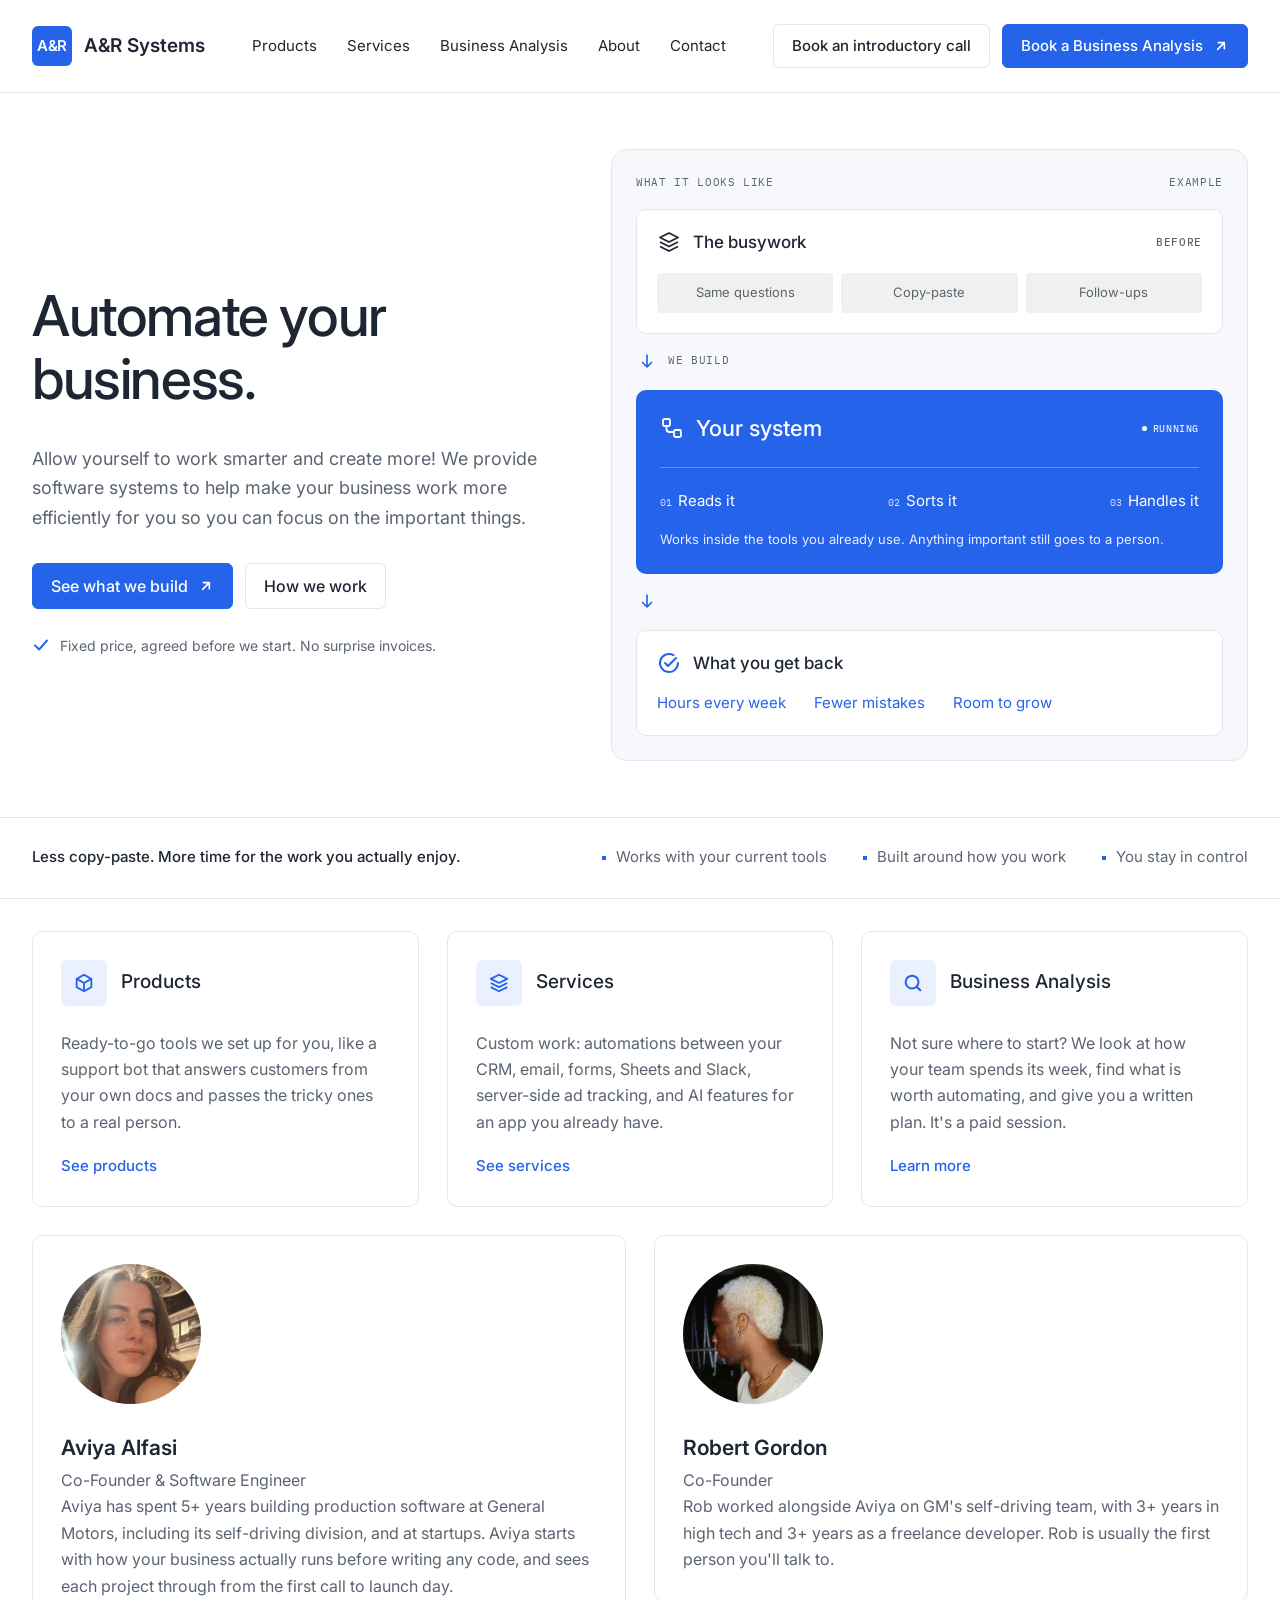
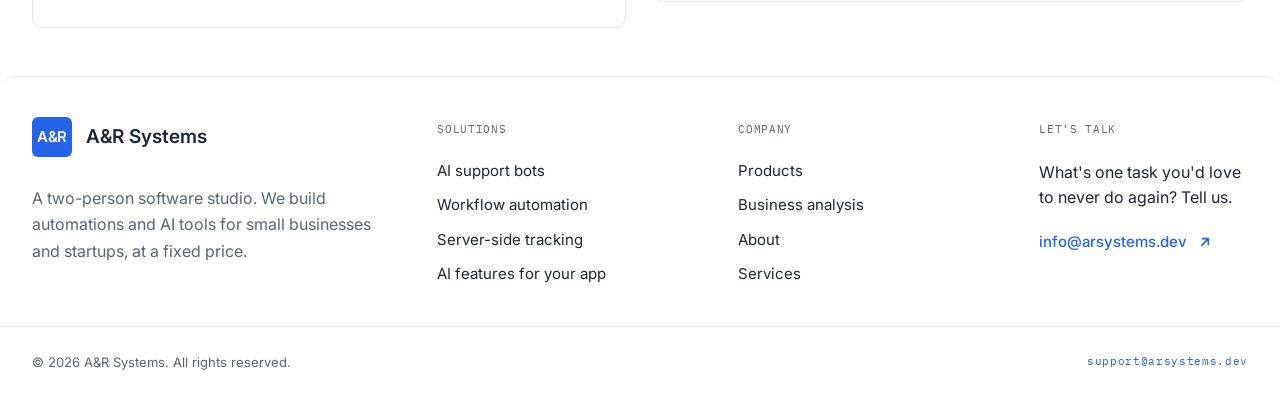
==== index.html @ a7bdf128 "Add founder photos for Aviya and Rob" ====
<!doctype html>
<html lang="en">
<head>
  <meta charset="utf-8">
  <meta name="viewport" content="width=device-width, initial-scale=1">
  <title>A&amp;R Systems | Automate your business</title>
  <meta name="description" content="A&amp;R Systems builds software that takes repetitive work off your plate, so you can focus on the things that matter. Fixed-price projects for small businesses and startups.">
  <link rel="icon" href="/favicon.svg" type="image/svg+xml">
  <link rel="preconnect" href="https://fonts.googleapis.com">
  <link rel="preconnect" href="https://fonts.gstatic.com" crossorigin>
  <link href="https://fonts.googleapis.com/css2?family=IBM+Plex+Mono:wght@400;500&family=Inter:wght@400;500;600&display=swap" rel="stylesheet">
  <link rel="stylesheet" href="/styles.css">
</head>
<body>
  <header class="site-header">
    <div class="wrap">
      <a class="brand" href="/"><span class="logo">A&amp;R</span>A&amp;R Systems</a>
      <nav class="nav" aria-label="Main">
        <a href="/coming-soon/">Products</a>
        <a href="/coming-soon/">Services</a>
        <a href="/coming-soon/">Business Analysis</a>
        <a href="/coming-soon/">About</a>
        <a href="/coming-soon/">Contact</a>
      </nav>
      <div class="header-ctas">
        <a class="btn" href="/coming-soon/">Book an introductory call</a>
        <a class="btn btn-primary" href="/coming-soon/">Book a Business Analysis
          <svg width="16" height="16" viewBox="0 0 24 24" fill="none" stroke="currentColor" stroke-width="2.4" stroke-linecap="round" stroke-linejoin="round" aria-hidden="true"><path d="M7 17 17 7M8 7h9v9"/></svg>
        </a>
      </div>
    </div>
  </header>

  <main>
    <section class="hero">
      <div class="wrap">
        <div>
          <h1>Automate your business.</h1>
          <p class="lead">Allow yourself to work smarter and create more! We provide software systems to help make your business work more efficiently for you so you can focus on the important things.</p>
          <div class="hero-ctas">
            <a class="btn btn-primary" href="/coming-soon/">See what we build
              <svg width="16" height="16" viewBox="0 0 24 24" fill="none" stroke="currentColor" stroke-width="2.4" stroke-linecap="round" stroke-linejoin="round" aria-hidden="true"><path d="M7 17 17 7M8 7h9v9"/></svg>
            </a>
            <a class="btn" href="/coming-soon/">How we work</a>
          </div>
          <p class="tick">
            <svg width="18" height="18" viewBox="0 0 24 24" fill="none" stroke="#2563eb" stroke-width="2.6" stroke-linecap="round" stroke-linejoin="round" aria-hidden="true"><path d="M4 12.5 9.5 18 20 6"/></svg>
            Fixed price, agreed before we start. No surprise invoices.
          </p>
        </div>

        <div class="flow" aria-label="From manual work to business outcome">
          <div class="flow-head mono"><span>What it looks like</span><span>Example</span></div>

          <div class="flow-card">
            <div class="flow-title">
              <svg width="24" height="24" viewBox="0 0 24 24" fill="none" stroke="currentColor" stroke-width="1.8" stroke-linejoin="round" aria-hidden="true"><path d="m12 3 9 4.5-9 4.5-9-4.5z"/><path d="m3 12 9 4.5 9-4.5M3 16.5 12 21l9-4.5"/></svg>
              The busywork <span class="mono">Before</span>
            </div>
            <div class="chips"><span>Same questions</span><span>Copy-paste</span><span>Follow-ups</span></div>
          </div>

          <div class="flow-arrow mono">
            <svg width="18" height="18" viewBox="0 0 24 24" fill="none" stroke="currentColor" stroke-width="2.2" stroke-linecap="round" stroke-linejoin="round" aria-hidden="true"><path d="M12 4v16M6 14l6 6 6-6"/></svg>
            We build
          </div>

          <div class="ai-card">
            <div class="flow-title">
              <svg width="24" height="24" viewBox="0 0 24 24" fill="none" stroke="currentColor" stroke-width="1.8" stroke-linecap="round" stroke-linejoin="round" aria-hidden="true"><rect x="3" y="3" width="7" height="7" rx="1.5"/><rect x="14" y="14" width="7" height="7" rx="1.5"/><path d="M6.5 10v3a3 3 0 0 0 3 3H14"/></svg>
              Your system <span class="mono">Running</span>
            </div>
            <div class="steps">
              <span><small>01</small>Reads it</span>
              <span><small>02</small>Sorts it</span>
              <span><small>03</small>Handles it</span>
            </div>
            <p>Works inside the tools you already use. Anything important still goes to a person.</p>
          </div>

          <div class="flow-arrow">
            <svg width="18" height="18" viewBox="0 0 24 24" fill="none" stroke="currentColor" stroke-width="2.2" stroke-linecap="round" stroke-linejoin="round" aria-hidden="true"><path d="M12 4v16M6 14l6 6 6-6"/></svg>
          </div>

          <div class="flow-card">
            <div class="flow-title">
              <svg width="24" height="24" viewBox="0 0 24 24" fill="none" stroke="#2563eb" stroke-width="2" stroke-linecap="round" stroke-linejoin="round" aria-hidden="true"><path d="M21 12a9 9 0 1 1-4.5-7.8"/><path d="m8 12 3 3 8-8"/></svg>
              What you get back
            </div>
            <div class="outcomes"><span>Hours every week</span><span>Fewer mistakes</span><span>Room to grow</span></div>
          </div>
        </div>
      </div>
    </section>

    <section class="strip">
      <div class="wrap">
        <strong>Less copy-paste. More time for the work you actually enjoy.</strong>
        <ul>
          <li>Works with your current tools</li>
          <li>Built around how you work</li>
          <li>You stay in control</li>
        </ul>
      </div>
    </section>

    <section class="wrap cards">
      <article class="card">
        <h2 class="card-head">
          <span class="icon-box"><svg width="22" height="22" viewBox="0 0 24 24" fill="none" stroke="currentColor" stroke-width="2" stroke-linejoin="round" aria-hidden="true"><path d="m12 3 8 4.5v9L12 21l-8-4.5v-9z"/><path d="m4 7.5 8 4.5 8-4.5M12 12v9"/></svg></span>
          Products
        </h2>
        <p>Ready-to-go tools we set up for you, like a support bot that answers customers from your own docs and passes the tricky ones to a real person.</p>
        <a class="link" href="/coming-soon/">See products</a>
      </article>
      <article class="card">
        <h2 class="card-head">
          <span class="icon-box"><svg width="22" height="22" viewBox="0 0 24 24" fill="none" stroke="currentColor" stroke-width="2" stroke-linejoin="round" aria-hidden="true"><path d="m12 3 9 4.5-9 4.5-9-4.5z"/><path d="m3 12 9 4.5 9-4.5M3 16.5 12 21l9-4.5"/></svg></span>
          Services
        </h2>
        <p>Custom work: automations between your CRM, email, forms, Sheets and Slack, server-side ad tracking, and AI features for an app you already have.</p>
        <a class="link" href="/coming-soon/">See services</a>
      </article>
      <article class="card">
        <h2 class="card-head">
          <span class="icon-box"><svg width="22" height="22" viewBox="0 0 24 24" fill="none" stroke="currentColor" stroke-width="2.2" stroke-linecap="round" aria-hidden="true"><circle cx="11" cy="11" r="7"/><path d="m20 20-4-4"/></svg></span>
          Business Analysis
        </h2>
        <p>Not sure where to start? We look at how your team spends its week, find what is worth automating, and give you a written plan. It's a paid session.</p>
        <a class="link" href="/coming-soon/">Learn more</a>
      </article>
    </section>

    <section class="wrap team" aria-label="Founders">
      <article class="card">
        <img class="photo" src="/images/aviya.jpg" alt="Aviya Alfasi" width="140" height="140">
        <h3>Aviya Alfasi</h3>
        <p class="role">Co-Founder &amp; Software Engineer</p>
        <p>Aviya has spent 5+ years building production software at General Motors, including its self-driving division, and at startups. Aviya starts with how your business actually runs before writing any code, and sees each project through from the first call to launch day.</p>
      </article>
      <article class="card">
        <img class="photo" src="/images/rob.jpg" alt="Robert Gordon" width="140" height="140">
        <h3>Robert Gordon</h3>
        <p class="role">Co-Founder</p>
        <p>Rob worked alongside Aviya on GM's self-driving team, with 3+ years in high tech and 3+ years as a freelance developer. Rob is usually the first person you'll talk to.</p>
      </article>
    </section>
  </main>

  <footer class="site-footer">
    <div class="wrap footer-grid">
      <div>
        <a class="footer-brand" href="/"><span class="logo">A&amp;R</span><span><b>A&amp;R Systems</b></span></a>
        <p class="footer-about">A two-person software studio. We build automations and AI tools for small businesses and startups, at a fixed price.</p>
      </div>
      <div>
        <h4 class="mono">Solutions</h4>
        <ul>
          <li><a href="/coming-soon/">AI support bots</a></li>
          <li><a href="/coming-soon/">Workflow automation</a></li>
          <li><a href="/coming-soon/">Server-side tracking</a></li>
          <li><a href="/coming-soon/">AI features for your app</a></li>
        </ul>
      </div>
      <div>
        <h4 class="mono">Company</h4>
        <ul>
          <li><a href="/coming-soon/">Products</a></li>
          <li><a href="/coming-soon/">Business analysis</a></li>
          <li><a href="/coming-soon/">About</a></li>
          <li><a href="/coming-soon/">Services</a></li>
        </ul>
      </div>
      <div class="footer-cta">
        <h4 class="mono">Let’s talk</h4>
        <p>What's one task you'd love to never do again? Tell us.</p>
        <a class="link" href="mailto:info@arsystems.dev">info@arsystems.dev
          <svg width="16" height="16" viewBox="0 0 24 24" fill="none" stroke="currentColor" stroke-width="2.4" stroke-linecap="round" stroke-linejoin="round" aria-hidden="true"><path d="M7 17 17 7M8 7h9v9"/></svg>
        </a>
      </div>
    </div>
    <div class="footer-bottom">
      <div class="wrap">
        <span>© 2026 A&amp;R Systems. All rights reserved.</span>
        <a class="mono" style="text-transform: none" href="mailto:support@arsystems.dev">support@arsystems.dev</a>
      </div>
    </div>
  </footer>
</body>
</html>
---- styles.css ----
:root {
  --blue: #2563eb;
  --blue-dark: #1d4ed8;
  --blue-soft: #eaf0fd;
  --ink: #1e2533;
  --text: #374151;
  --muted: #5b6472;
  --line: #e3e6eb;
  --panel: #f6f8fc;
  --chip: #f0f1ef;
  --sans: "Inter", system-ui, -apple-system, "Segoe UI", Roboto, sans-serif;
  --mono: "IBM Plex Mono", ui-monospace, SFMono-Regular, Menlo, monospace;
}

*, *::before, *::after { box-sizing: border-box; }
html { -webkit-text-size-adjust: 100%; }
body {
  margin: 0;
  background: #fff;
  color: var(--ink);
  font-family: var(--sans);
  font-size: 16px;
  line-height: 1.5;
  -webkit-font-smoothing: antialiased;
}
a { color: inherit; text-decoration: none; }
svg { flex-shrink: 0; }
p, h1, h2, h3 { margin: 0; }

.wrap { max-width: 1440px; margin: 0 auto; padding: 0 32px; }
.mono {
  font-family: var(--mono);
  font-size: 11px;
  letter-spacing: 0.06em;
  text-transform: uppercase;
}

.btn {
  display: inline-flex; align-items: center; gap: 10px;
  height: 44px; padding: 0 18px;
  border: 1px solid var(--line); border-radius: 6px;
  background: #fff; color: var(--ink);
  font-size: 15px; font-weight: 500; white-space: nowrap;
  transition: background .15s, border-color .15s;
}
.btn:hover { border-color: #c9ced6; }
.btn-primary { background: var(--blue); border-color: var(--blue); color: #fff; }
.btn-primary:hover { background: var(--blue-dark); border-color: var(--blue-dark); }

.site-header { border-bottom: 1px solid var(--line); }
.site-header .wrap { display: flex; align-items: center; height: 92px; gap: 24px; }
.brand { display: flex; align-items: center; gap: 12px; font-size: 19px; font-weight: 600; white-space: nowrap; }
.logo {
  display: grid; place-items: center;
  width: 40px; height: 40px; border-radius: 6px;
  background: var(--blue); color: #fff;
  font-size: 15px; font-weight: 600; letter-spacing: -0.02em;
}
.nav { display: flex; gap: 30px; margin: 0 auto; font-size: 15px; }
.nav a:hover { color: var(--blue); }
.header-ctas { display: flex; gap: 12px; }

.hero .wrap {
  display: grid; grid-template-columns: 1fr 1.2fr; gap: 48px; align-items: center;
  padding-top: 56px; padding-bottom: 56px;
}
.eyebrow { display: flex; align-items: center; gap: 10px; color: var(--blue); font-weight: 500; }
.eyebrow::before { content: ""; width: 6px; height: 6px; background: var(--blue); }
.hero h1 {
  margin: 30px 0 34px;
  font-size: clamp(40px, 4.4vw, 62px);
  line-height: 1.12; font-weight: 500; letter-spacing: -0.025em; max-width: 9em;
}
.lead { max-width: 560px; color: var(--muted); font-size: 18px; line-height: 1.65; }
.hero-ctas { display: flex; flex-wrap: wrap; gap: 12px; margin: 30px 0 26px; }
.hero-ctas .btn { height: 46px; font-size: 16px; }
.tick { display: flex; align-items: center; gap: 10px; color: var(--muted); font-size: 14px; }

.flow {
  background: var(--panel); border: 1px solid var(--line); border-radius: 16px;
  padding: 24px 24px 24px;
}
.flow-head { display: flex; justify-content: space-between; color: var(--muted); margin-bottom: 18px; }
.flow-card { background: #fff; border: 1px solid var(--line); border-radius: 10px; padding: 20px 20px; }
.flow-title { display: flex; align-items: center; gap: 12px; font-size: 17px; font-weight: 500; }
.flow-title .mono { margin-left: auto; color: var(--muted); }
.chips { display: grid; grid-template-columns: repeat(3, 1fr); gap: 8px; margin-top: 18px; }
.chips span {
  background: var(--chip); border-radius: 4px; padding: 10px 6px;
  text-align: center; font-size: 13px; color: var(--muted);
}
.flow-arrow { display: flex; align-items: center; gap: 12px; color: var(--muted); padding: 18px 0 20px 2px; }
.flow-arrow svg { color: var(--blue); }
.ai-card { background: var(--blue); color: #fff; border-radius: 10px; padding: 22px 24px 24px; }
.ai-card .flow-title { font-size: 22px; }
.ai-card .flow-title .mono { color: #e2eaff; font-size: 10px; display: flex; align-items: center; gap: 6px; }
.ai-card .flow-title .mono::before { content: ""; width: 5px; height: 5px; border-radius: 50%; background: #fff; }
.steps {
  display: flex; justify-content: space-between; gap: 12px;
  border-top: 1px solid rgba(255,255,255,.28); margin-top: 22px; padding-top: 22px; font-size: 15px;
}
.steps small { font-family: var(--mono); font-size: 10px; opacity: .8; margin-right: 6px; }
.ai-card p { font-size: 13px; margin-top: 18px; color: #e8eeff; }
.outcomes { display: flex; flex-wrap: wrap; gap: 8px 28px; margin-top: 16px; color: var(--blue); font-size: 15px; }

.strip { border-top: 1px solid var(--line); border-bottom: 1px solid var(--line); }
.strip .wrap {
  display: flex; flex-wrap: wrap; align-items: center; justify-content: space-between;
  gap: 12px 32px; min-height: 80px; padding-top: 16px; padding-bottom: 16px;
}
.strip strong { font-weight: 500; font-size: 15px; }
.strip ul { display: flex; flex-wrap: wrap; gap: 8px 36px; margin: 0; padding: 0; list-style: none; color: var(--muted); font-size: 15px; }
.strip li { display: flex; align-items: center; gap: 10px; }
.strip li::before { content: ""; width: 4px; height: 4px; background: var(--blue); }

.cards { display: grid; grid-template-columns: repeat(3, 1fr); gap: 28px; padding-top: 32px; }
.card { border: 1px solid var(--line); border-radius: 10px; padding: 28px; }
.card-head { display: flex; align-items: center; gap: 14px; font-size: 19px; font-weight: 500; }
.icon-box {
  display: grid; place-items: center; width: 46px; height: 46px;
  border-radius: 6px; background: var(--blue-soft); color: var(--blue);
}
.card p { color: var(--muted); font-size: 16px; line-height: 1.65; margin: 24px 0 18px; }
.link { color: var(--blue); font-weight: 500; font-size: 15px; }
.link:hover { text-decoration: underline; }

.team { display: grid; grid-template-columns: 1fr 1fr; gap: 28px; align-items: start; padding-top: 28px; padding-bottom: 40px; }
.photo {
  display: grid; place-items: center; width: 140px; height: 140px; border-radius: 50%;
  background: var(--blue-soft); color: var(--blue); font-size: 10px; margin-bottom: 28px; object-fit: cover;
}
.team h3 { font-size: 21px; font-weight: 600; margin-bottom: 4px; }
.team p { color: var(--muted); line-height: 1.65; margin: 0; }
.team .role { color: var(--muted); margin-bottom: 0; }

.site-footer { border-top: 1px solid var(--line); border-radius: 16px 16px 0 0; margin-top: 8px; }
.footer-grid {
  display: grid; grid-template-columns: 1.4fr 1fr 1fr .8fr; gap: 40px;
  padding-top: 40px; padding-bottom: 40px;
}
.footer-brand { display: flex; align-items: center; gap: 14px; }
.footer-brand b { display: block; font-size: 19px; font-weight: 600; line-height: 1.2; }
.footer-brand small { font-size: 11px; text-transform: uppercase; color: var(--text); }
.footer-about { color: var(--muted); max-width: 350px; line-height: 1.65; margin-top: 28px !important; }
.footer-grid h4 { margin: 4px 0 22px; color: var(--muted); font-weight: 400; }
.footer-grid ul { list-style: none; margin: 0; padding: 0; display: grid; gap: 12px; font-size: 15px; }
.footer-grid ul a:hover { color: var(--blue); }
.footer-cta p { font-size: 16px; line-height: 1.6; margin-bottom: 18px; }
.footer-cta a { display: inline-flex; align-items: center; gap: 10px; }
.footer-bottom { border-top: 1px solid var(--line); }
.footer-bottom .wrap {
  display: flex; flex-wrap: wrap; justify-content: space-between; gap: 8px;
  padding-top: 26px; padding-bottom: 32px; font-size: 13px; color: var(--muted);
}
.footer-bottom .mono { color: var(--blue); }

.soon {
  min-height: calc(100vh - 93px);
  display: grid; place-items: center; text-align: center; padding: 48px 0;
}
.soon h1 {
  max-width: 760px; margin: 22px auto 34px;
  font-size: clamp(28px, 4vw, 46px); line-height: 1.2; font-weight: 500; letter-spacing: -0.02em;
}
.soon .eyebrow { justify-content: center; }

@media (max-width: 1180px) {
  .nav { display: none; }
  .header-ctas { margin-left: auto; }
  .hero .wrap { grid-template-columns: 1fr; }
  .cards { grid-template-columns: 1fr 1fr; }
  .footer-grid { grid-template-columns: 1fr 1fr; }
}
@media (max-width: 720px) {
  .wrap { padding: 0 16px; }
  .site-header .wrap { height: 68px; gap: 12px; }
  .site-header .logo { width: 34px; height: 34px; font-size: 13px; }
  .brand { gap: 8px; }
  .header-ctas .btn:not(.btn-primary) { display: none; }
  .header-ctas .btn { height: 38px; padding: 0 12px; font-size: 13px; gap: 6px; }
  .soon { min-height: calc(100vh - 69px); }
  .brand { font-size: 16px; }
  .hero .wrap { padding-top: 36px; padding-bottom: 40px; gap: 36px; }
  .hero h1 { margin: 22px 0 22px; }
  .lead { font-size: 17px; }
  .flow { padding: 16px; }
  .flow-card { padding: 16px; }
  .chips { grid-template-columns: 1fr; }
  .ai-card { padding: 18px; }
  .ai-card .flow-title { font-size: 19px; flex-wrap: wrap; }
  .steps { flex-direction: column; gap: 10px; }
  .cards, .team, .footer-grid { grid-template-columns: 1fr; gap: 16px; }
  .card { padding: 22px; }
  .footer-grid { gap: 32px; }
}
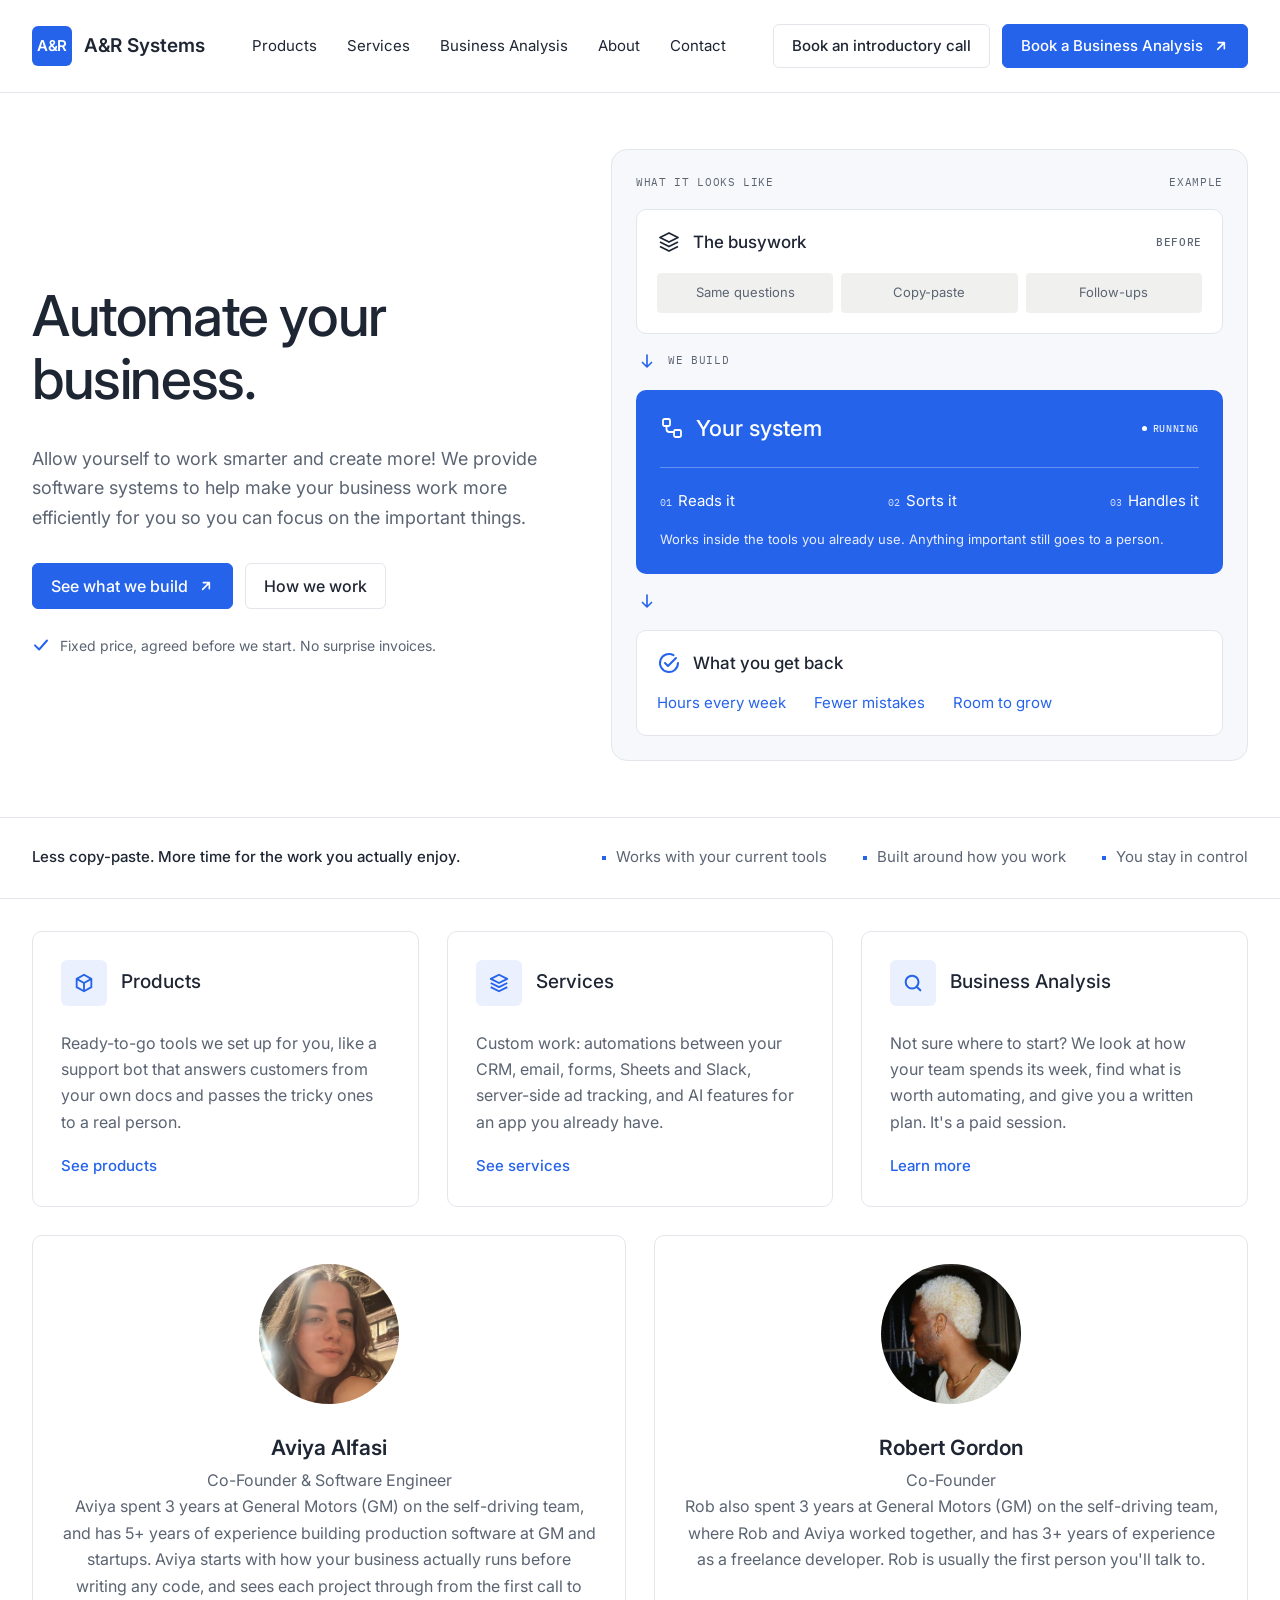
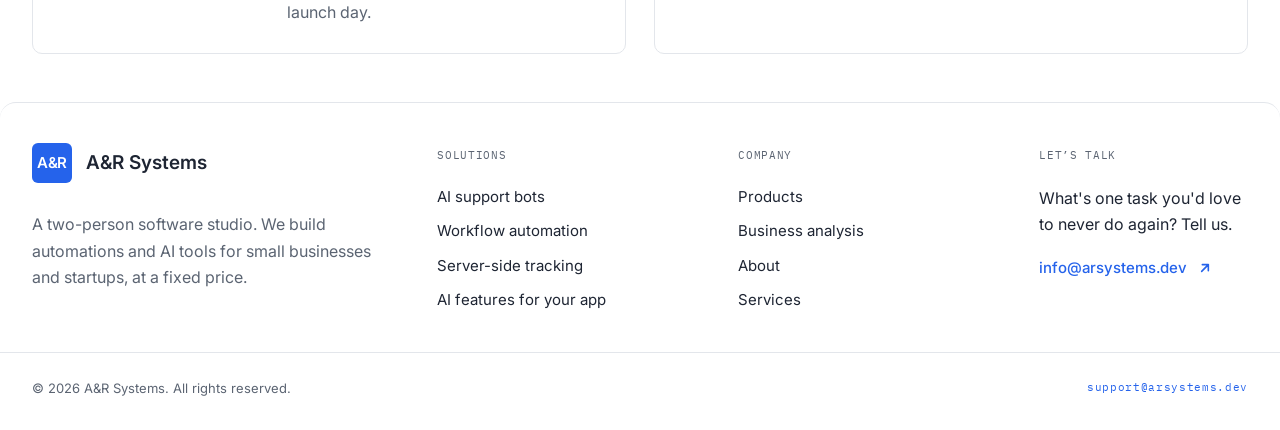
==== commit dae7a651: "Center founder cards and add GM self-driving background to both bios" ====
--- a/index.html
+++ b/index.html
@@ -28,6 +28,23 @@
           <svg width="16" height="16" viewBox="0 0 24 24" fill="none" stroke="currentColor" stroke-width="2.4" stroke-linecap="round" stroke-linejoin="round" aria-hidden="true"><path d="M7 17 17 7M8 7h9v9"/></svg>
         </a>
       </div>
+      <details class="menu">
+        <summary aria-label="Menu">
+          <svg class="icon-open" width="22" height="22" viewBox="0 0 24 24" fill="none" stroke="currentColor" stroke-width="2" stroke-linecap="round" aria-hidden="true"><path d="M4 7h16M4 12h16M4 17h16"/></svg>
+          <svg class="icon-close" width="22" height="22" viewBox="0 0 24 24" fill="none" stroke="currentColor" stroke-width="2" stroke-linecap="round" aria-hidden="true"><path d="M6 6l12 12M18 6 6 18"/></svg>
+        </summary>
+        <nav class="menu-panel" aria-label="Mobile">
+          <a href="/coming-soon/">Products</a>
+          <a href="/coming-soon/">Services</a>
+          <a href="/coming-soon/">Business Analysis</a>
+          <a href="/coming-soon/">About</a>
+          <a href="/coming-soon/">Contact</a>
+          <div class="menu-ctas">
+            <a class="btn" href="/coming-soon/">Book an introductory call</a>
+            <a class="btn btn-primary" href="/coming-soon/">Book a Business Analysis</a>
+          </div>
+        </nav>
+      </details>
     </div>
   </header>
 
@@ -136,13 +153,13 @@
         <img class="photo" src="/images/aviya.jpg" alt="Aviya Alfasi" width="140" height="140">
         <h3>Aviya Alfasi</h3>
         <p class="role">Co-Founder &amp; Software Engineer</p>
-        <p>Aviya has spent 5+ years building production software at General Motors, including its self-driving division, and at startups. Aviya starts with how your business actually runs before writing any code, and sees each project through from the first call to launch day.</p>
+        <p>Aviya spent 3 years at General Motors (GM) on the self-driving team, and has 5+ years of experience building production software at GM and startups. Aviya starts with how your business actually runs before writing any code, and sees each project through from the first call to launch day.</p>
       </article>
       <article class="card">
         <img class="photo" src="/images/rob.jpg" alt="Robert Gordon" width="140" height="140">
         <h3>Robert Gordon</h3>
         <p class="role">Co-Founder</p>
-        <p>Rob worked alongside Aviya on GM's self-driving team, with 3+ years in high tech and 3+ years as a freelance developer. Rob is usually the first person you'll talk to.</p>
+        <p>Rob also spent 3 years at General Motors (GM) on the self-driving team, where Rob and Aviya worked together, and has 3+ years of experience as a freelance developer. Rob is usually the first person you'll talk to.</p>
       </article>
     </section>
   </main>
--- a/styles.css
+++ b/styles.css
@@ -47,7 +47,25 @@
 .btn-primary { background: var(--blue); border-color: var(--blue); color: #fff; }
 .btn-primary:hover { background: var(--blue-dark); border-color: var(--blue-dark); }
 
-.site-header { border-bottom: 1px solid var(--line); }
+.site-header { border-bottom: 1px solid var(--line); position: relative; z-index: 10; background: #fff; }
+
+.menu { display: none; }
+.menu summary {
+  display: grid; place-items: center; width: 42px; height: 42px;
+  border: 1px solid var(--line); border-radius: 6px; cursor: pointer; list-style: none;
+}
+.menu summary::-webkit-details-marker { display: none; }
+.menu .icon-close, .menu[open] .icon-open { display: none; }
+.menu[open] .icon-close { display: block; }
+.menu-panel {
+  position: absolute; left: 0; right: 0; top: 100%;
+  display: flex; flex-direction: column;
+  background: #fff; border-bottom: 1px solid var(--line);
+  padding: 8px 32px 24px; box-shadow: 0 12px 24px rgba(15, 23, 42, .06);
+}
+.menu-panel > a { padding: 14px 0; border-bottom: 1px solid var(--line); font-size: 16px; }
+.menu-ctas { display: none; gap: 10px; margin-top: 20px; }
+.menu-ctas .btn { justify-content: center; }
 .site-header .wrap { display: flex; align-items: center; height: 92px; gap: 24px; }
 .brand { display: flex; align-items: center; gap: 12px; font-size: 19px; font-weight: 600; white-space: nowrap; }
 .logo {
@@ -124,10 +142,10 @@
 .link { color: var(--blue); font-weight: 500; font-size: 15px; }
 .link:hover { text-decoration: underline; }
 
-.team { display: grid; grid-template-columns: 1fr 1fr; gap: 28px; align-items: start; padding-top: 28px; padding-bottom: 40px; }
+.team { display: grid; grid-template-columns: 1fr 1fr; gap: 28px; text-align: center; padding-top: 28px; padding-bottom: 40px; }
 .photo {
   display: grid; place-items: center; width: 140px; height: 140px; border-radius: 50%;
-  background: var(--blue-soft); color: var(--blue); font-size: 10px; margin-bottom: 28px; object-fit: cover;
+  background: var(--blue-soft); color: var(--blue); font-size: 10px; margin: 0 auto 28px; object-fit: cover;
 }
 .team h3 { font-size: 21px; font-weight: 600; margin-bottom: 4px; }
 .team p { color: var(--muted); line-height: 1.65; margin: 0; }
@@ -167,6 +185,7 @@
 @media (max-width: 1180px) {
   .nav { display: none; }
   .header-ctas { margin-left: auto; }
+  .menu { display: block; }
   .hero .wrap { grid-template-columns: 1fr; }
   .cards { grid-template-columns: 1fr 1fr; }
   .footer-grid { grid-template-columns: 1fr 1fr; }
@@ -174,12 +193,12 @@
 @media (max-width: 720px) {
   .wrap { padding: 0 16px; }
   .site-header .wrap { height: 68px; gap: 12px; }
-  .site-header .logo { width: 34px; height: 34px; font-size: 13px; }
-  .brand { gap: 8px; }
-  .header-ctas .btn:not(.btn-primary) { display: none; }
-  .header-ctas .btn { height: 38px; padding: 0 12px; font-size: 13px; gap: 6px; }
+  .header-ctas { display: none; }
+  .menu { margin-left: auto; }
+  .menu-panel { padding: 4px 16px 20px; }
+  .menu-ctas { display: grid; }
   .soon { min-height: calc(100vh - 69px); }
-  .brand { font-size: 16px; }
+  .brand { font-size: 17px; }
   .hero .wrap { padding-top: 36px; padding-bottom: 40px; gap: 36px; }
   .hero h1 { margin: 22px 0 22px; }
   .lead { font-size: 17px; }
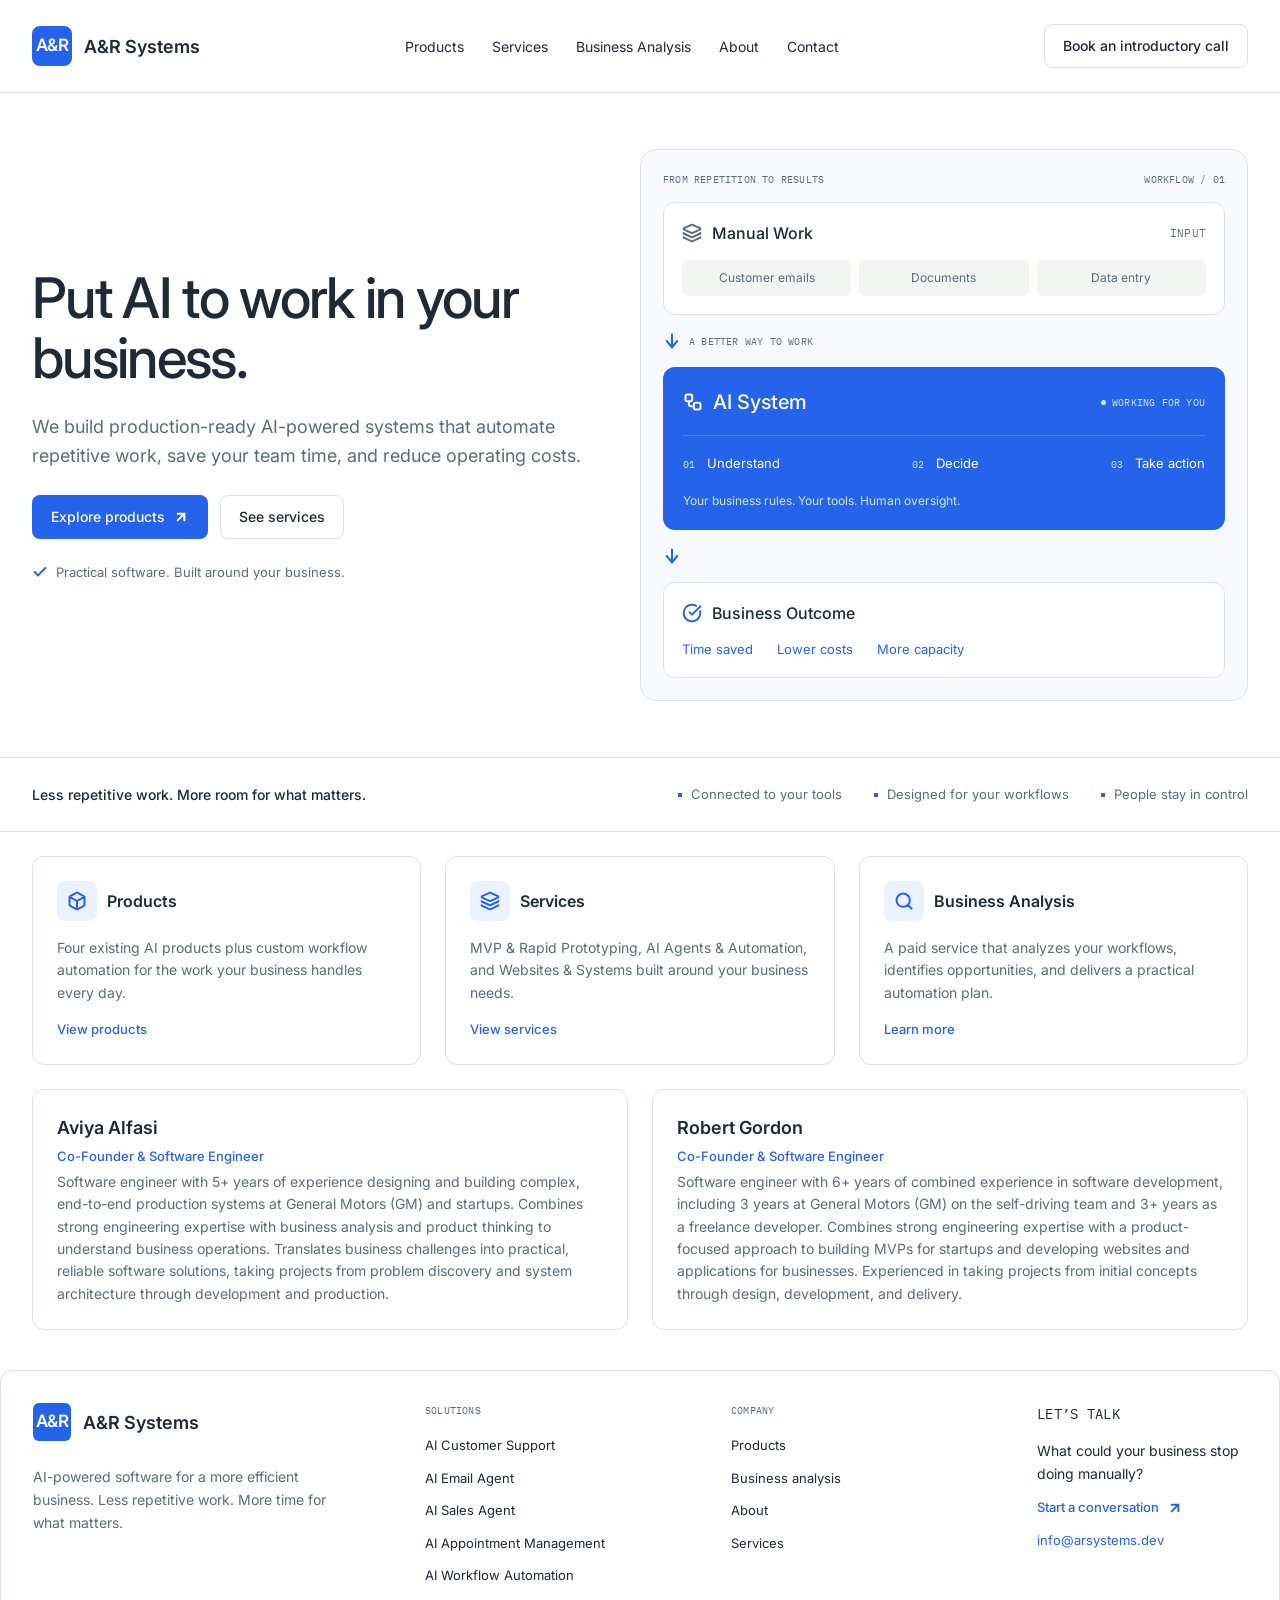
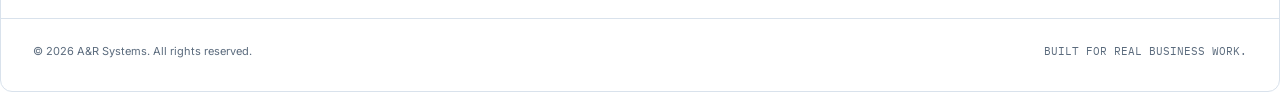
==== commit a4ce328c: "Replace the placeholder pages with the React site. Cloudflare serves the repo root without a build, " ====
--- a/index.html
+++ b/index.html
@@ -1,207 +1,24 @@
 <!doctype html>
 <html lang="en">
-<head>
-  <meta charset="utf-8">
-  <meta name="viewport" content="width=device-width, initial-scale=1">
-  <title>A&amp;R Systems | Automate your business</title>
-  <meta name="description" content="A&amp;R Systems builds software that takes repetitive work off your plate, so you can focus on the things that matter. Fixed-price projects for small businesses and startups.">
-  <link rel="icon" href="/favicon.svg" type="image/svg+xml">
-  <link rel="preconnect" href="https://fonts.googleapis.com">
-  <link rel="preconnect" href="https://fonts.gstatic.com" crossorigin>
-  <link href="https://fonts.googleapis.com/css2?family=IBM+Plex+Mono:wght@400;500&family=Inter:wght@400;500;600&display=swap" rel="stylesheet">
-  <link rel="stylesheet" href="/styles.css">
-</head>
-<body>
-  <header class="site-header">
-    <div class="wrap">
-      <a class="brand" href="/"><span class="logo">A&amp;R</span>A&amp;R Systems</a>
-      <nav class="nav" aria-label="Main">
-        <a href="/coming-soon/">Products</a>
-        <a href="/coming-soon/">Services</a>
-        <a href="/coming-soon/">Business Analysis</a>
-        <a href="/coming-soon/">About</a>
-        <a href="/coming-soon/">Contact</a>
-      </nav>
-      <div class="header-ctas">
-        <a class="btn" href="/coming-soon/">Book an introductory call</a>
-        <a class="btn btn-primary" href="/coming-soon/">Book a Business Analysis
-          <svg width="16" height="16" viewBox="0 0 24 24" fill="none" stroke="currentColor" stroke-width="2.4" stroke-linecap="round" stroke-linejoin="round" aria-hidden="true"><path d="M7 17 17 7M8 7h9v9"/></svg>
-        </a>
-      </div>
-      <details class="menu">
-        <summary aria-label="Menu">
-          <svg class="icon-open" width="22" height="22" viewBox="0 0 24 24" fill="none" stroke="currentColor" stroke-width="2" stroke-linecap="round" aria-hidden="true"><path d="M4 7h16M4 12h16M4 17h16"/></svg>
-          <svg class="icon-close" width="22" height="22" viewBox="0 0 24 24" fill="none" stroke="currentColor" stroke-width="2" stroke-linecap="round" aria-hidden="true"><path d="M6 6l12 12M18 6 6 18"/></svg>
-        </summary>
-        <nav class="menu-panel" aria-label="Mobile">
-          <a href="/coming-soon/">Products</a>
-          <a href="/coming-soon/">Services</a>
-          <a href="/coming-soon/">Business Analysis</a>
-          <a href="/coming-soon/">About</a>
-          <a href="/coming-soon/">Contact</a>
-          <div class="menu-ctas">
-            <a class="btn" href="/coming-soon/">Book an introductory call</a>
-            <a class="btn btn-primary" href="/coming-soon/">Book a Business Analysis</a>
-          </div>
-        </nav>
-      </details>
-    </div>
-  </header>
-
-  <main>
-    <section class="hero">
-      <div class="wrap">
-        <div>
-          <h1>Automate your business.</h1>
-          <p class="lead">Allow yourself to work smarter and create more! We provide software systems to help make your business work more efficiently for you so you can focus on the important things.</p>
-          <div class="hero-ctas">
-            <a class="btn btn-primary" href="/coming-soon/">See what we build
-              <svg width="16" height="16" viewBox="0 0 24 24" fill="none" stroke="currentColor" stroke-width="2.4" stroke-linecap="round" stroke-linejoin="round" aria-hidden="true"><path d="M7 17 17 7M8 7h9v9"/></svg>
-            </a>
-            <a class="btn" href="/coming-soon/">How we work</a>
-          </div>
-          <p class="tick">
-            <svg width="18" height="18" viewBox="0 0 24 24" fill="none" stroke="#2563eb" stroke-width="2.6" stroke-linecap="round" stroke-linejoin="round" aria-hidden="true"><path d="M4 12.5 9.5 18 20 6"/></svg>
-            Fixed price, agreed before we start. No surprise invoices.
-          </p>
-        </div>
-
-        <div class="flow" aria-label="From manual work to business outcome">
-          <div class="flow-head mono"><span>What it looks like</span><span>Example</span></div>
-
-          <div class="flow-card">
-            <div class="flow-title">
-              <svg width="24" height="24" viewBox="0 0 24 24" fill="none" stroke="currentColor" stroke-width="1.8" stroke-linejoin="round" aria-hidden="true"><path d="m12 3 9 4.5-9 4.5-9-4.5z"/><path d="m3 12 9 4.5 9-4.5M3 16.5 12 21l9-4.5"/></svg>
-              The busywork <span class="mono">Before</span>
-            </div>
-            <div class="chips"><span>Same questions</span><span>Copy-paste</span><span>Follow-ups</span></div>
-          </div>
-
-          <div class="flow-arrow mono">
-            <svg width="18" height="18" viewBox="0 0 24 24" fill="none" stroke="currentColor" stroke-width="2.2" stroke-linecap="round" stroke-linejoin="round" aria-hidden="true"><path d="M12 4v16M6 14l6 6 6-6"/></svg>
-            We build
-          </div>
-
-          <div class="ai-card">
-            <div class="flow-title">
-              <svg width="24" height="24" viewBox="0 0 24 24" fill="none" stroke="currentColor" stroke-width="1.8" stroke-linecap="round" stroke-linejoin="round" aria-hidden="true"><rect x="3" y="3" width="7" height="7" rx="1.5"/><rect x="14" y="14" width="7" height="7" rx="1.5"/><path d="M6.5 10v3a3 3 0 0 0 3 3H14"/></svg>
-              Your system <span class="mono">Running</span>
-            </div>
-            <div class="steps">
-              <span><small>01</small>Reads it</span>
-              <span><small>02</small>Sorts it</span>
-              <span><small>03</small>Handles it</span>
-            </div>
-            <p>Works inside the tools you already use. Anything important still goes to a person.</p>
-          </div>
-
-          <div class="flow-arrow">
-            <svg width="18" height="18" viewBox="0 0 24 24" fill="none" stroke="currentColor" stroke-width="2.2" stroke-linecap="round" stroke-linejoin="round" aria-hidden="true"><path d="M12 4v16M6 14l6 6 6-6"/></svg>
-          </div>
-
-          <div class="flow-card">
-            <div class="flow-title">
-              <svg width="24" height="24" viewBox="0 0 24 24" fill="none" stroke="#2563eb" stroke-width="2" stroke-linecap="round" stroke-linejoin="round" aria-hidden="true"><path d="M21 12a9 9 0 1 1-4.5-7.8"/><path d="m8 12 3 3 8-8"/></svg>
-              What you get back
-            </div>
-            <div class="outcomes"><span>Hours every week</span><span>Fewer mistakes</span><span>Room to grow</span></div>
-          </div>
-        </div>
-      </div>
-    </section>
-
-    <section class="strip">
-      <div class="wrap">
-        <strong>Less copy-paste. More time for the work you actually enjoy.</strong>
-        <ul>
-          <li>Works with your current tools</li>
-          <li>Built around how you work</li>
-          <li>You stay in control</li>
-        </ul>
-      </div>
-    </section>
-
-    <section class="wrap cards">
-      <article class="card">
-        <h2 class="card-head">
-          <span class="icon-box"><svg width="22" height="22" viewBox="0 0 24 24" fill="none" stroke="currentColor" stroke-width="2" stroke-linejoin="round" aria-hidden="true"><path d="m12 3 8 4.5v9L12 21l-8-4.5v-9z"/><path d="m4 7.5 8 4.5 8-4.5M12 12v9"/></svg></span>
-          Products
-        </h2>
-        <p>Ready-to-go tools we set up for you, like a support bot that answers customers from your own docs and passes the tricky ones to a real person.</p>
-        <a class="link" href="/coming-soon/">See products</a>
-      </article>
-      <article class="card">
-        <h2 class="card-head">
-          <span class="icon-box"><svg width="22" height="22" viewBox="0 0 24 24" fill="none" stroke="currentColor" stroke-width="2" stroke-linejoin="round" aria-hidden="true"><path d="m12 3 9 4.5-9 4.5-9-4.5z"/><path d="m3 12 9 4.5 9-4.5M3 16.5 12 21l9-4.5"/></svg></span>
-          Services
-        </h2>
-        <p>Custom work: automations between your CRM, email, forms, Sheets and Slack, server-side ad tracking, and AI features for an app you already have.</p>
-        <a class="link" href="/coming-soon/">See services</a>
-      </article>
-      <article class="card">
-        <h2 class="card-head">
-          <span class="icon-box"><svg width="22" height="22" viewBox="0 0 24 24" fill="none" stroke="currentColor" stroke-width="2.2" stroke-linecap="round" aria-hidden="true"><circle cx="11" cy="11" r="7"/><path d="m20 20-4-4"/></svg></span>
-          Business Analysis
-        </h2>
-        <p>Not sure where to start? We look at how your team spends its week, find what is worth automating, and give you a written plan. It's a paid session.</p>
-        <a class="link" href="/coming-soon/">Learn more</a>
-      </article>
-    </section>
-
-    <section class="wrap team" aria-label="Founders">
-      <article class="card">
-        <img class="photo" src="/images/aviya.jpg" alt="Aviya Alfasi" width="140" height="140">
-        <h3>Aviya Alfasi</h3>
-        <p class="role">Co-Founder &amp; Software Engineer</p>
-        <p>Aviya spent 3 years at General Motors (GM) on the self-driving team, and has 5+ years of experience building production software at GM and startups. Aviya starts with how your business actually runs before writing any code, and sees each project through from the first call to launch day.</p>
-      </article>
-      <article class="card">
-        <img class="photo" src="/images/rob.jpg" alt="Robert Gordon" width="140" height="140">
-        <h3>Robert Gordon</h3>
-        <p class="role">Co-Founder</p>
-        <p>Rob also spent 3 years at General Motors (GM) on the self-driving team, where Rob and Aviya worked together, and has 3+ years of experience as a freelance developer. Rob is usually the first person you'll talk to.</p>
-      </article>
-    </section>
-  </main>
-
-  <footer class="site-footer">
-    <div class="wrap footer-grid">
-      <div>
-        <a class="footer-brand" href="/"><span class="logo">A&amp;R</span><span><b>A&amp;R Systems</b></span></a>
-        <p class="footer-about">A two-person software studio. We build automations and AI tools for small businesses and startups, at a fixed price.</p>
-      </div>
-      <div>
-        <h4 class="mono">Solutions</h4>
-        <ul>
-          <li><a href="/coming-soon/">AI support bots</a></li>
-          <li><a href="/coming-soon/">Workflow automation</a></li>
-          <li><a href="/coming-soon/">Server-side tracking</a></li>
-          <li><a href="/coming-soon/">AI features for your app</a></li>
-        </ul>
-      </div>
-      <div>
-        <h4 class="mono">Company</h4>
-        <ul>
-          <li><a href="/coming-soon/">Products</a></li>
-          <li><a href="/coming-soon/">Business analysis</a></li>
-          <li><a href="/coming-soon/">About</a></li>
-          <li><a href="/coming-soon/">Services</a></li>
-        </ul>
-      </div>
-      <div class="footer-cta">
-        <h4 class="mono">Let’s talk</h4>
-        <p>What's one task you'd love to never do again? Tell us.</p>
-        <a class="link" href="mailto:info@arsystems.dev">info@arsystems.dev
-          <svg width="16" height="16" viewBox="0 0 24 24" fill="none" stroke="currentColor" stroke-width="2.4" stroke-linecap="round" stroke-linejoin="round" aria-hidden="true"><path d="M7 17 17 7M8 7h9v9"/></svg>
-        </a>
-      </div>
-    </div>
-    <div class="footer-bottom">
-      <div class="wrap">
-        <span>© 2026 A&amp;R Systems. All rights reserved.</span>
-        <a class="mono" style="text-transform: none" href="mailto:support@arsystems.dev">support@arsystems.dev</a>
-      </div>
-    </div>
-  </footer>
-</body>
+  <head>
+    <meta charset="UTF-8" />
+    <link rel="icon" type="image/svg+xml" href="/favicon.svg" />
+    <meta name="viewport" content="width=device-width, initial-scale=1.0" />
+    <meta
+      name="description"
+      content="A&R Systems builds production-ready AI-powered systems that automate repetitive work, save time, and reduce operating costs."
+    />
+    <link rel="preconnect" href="https://fonts.googleapis.com" />
+    <link rel="preconnect" href="https://fonts.gstatic.com" crossorigin />
+    <link
+      href="https://fonts.googleapis.com/css2?family=IBM+Plex+Mono:wght@400;500&family=Inter:wght@400;500;600&display=swap"
+      rel="stylesheet"
+    />
+    <title>A&amp;R Systems</title>
+    <script type="module" crossorigin src="/assets/index-D7XBvZnc.js"></script>
+    <link rel="stylesheet" crossorigin href="/assets/index-wC8oTHck.css">
+  </head>
+  <body>
+    <div id="root"></div>
+  </body>
 </html>
--- a/assets/index-wC8oTHck.css
+++ b/assets/index-wC8oTHck.css
@@ -0,0 +1 @@
+:root{--blue:#2563eb;--ink:#1f2937;--ink-deep:#182b43;--muted:#5b6b7d;--line:#d9e2ec;--line-soft:#dce5f2;--surface:#f7f9fc;--surface-2:#f5f8fe;--chip:#f3f5f2;--icon:#eaf2ff;--mint:#cdebd9;--danger:#b42318;--white:#fff;--font:"Inter", system-ui, sans-serif;--mono:"IBM Plex Mono", ui-monospace, monospace;--page:1440px;color:var(--ink);background:var(--white);font-family:var(--font);font-size:16px;line-height:1.5}*{box-sizing:border-box}html,body,#root{min-height:100%;margin:0}body{background:var(--white)}button,input,textarea{font:inherit;color:inherit}button{cursor:pointer}a{color:inherit}img.icon{flex:none;display:block}.site{width:min(100%, var(--page));background:var(--white);min-height:100vh;margin:0 auto}.nav{border-bottom:1px solid var(--line);background:var(--white);z-index:20;justify-content:space-between;align-items:center;gap:24px;padding:24px 32px;display:flex;position:sticky;top:0}.brand{flex:none;align-items:center;gap:12px;text-decoration:none;display:flex}.monogram{background:var(--blue);width:40px;height:40px;color:var(--white);letter-spacing:-.02em;border-radius:8px;place-items:center;font-size:17px;font-weight:600;display:grid}.monogram-footer{border-radius:6px;width:38px;height:38px}.brand-name{color:var(--ink);font-size:18px;font-weight:600}.nav-links{align-items:center;gap:28px;display:flex}.menu-toggle{margin-left:auto}.nav-links a{color:var(--ink);white-space:nowrap;font-size:14px;text-decoration:none}.nav-links a[aria-current=page]{font-weight:600}.nav-actions{flex:none;align-items:center;gap:12px;display:flex}.menu-toggle{border:1px solid var(--line);background:var(--white);border-radius:8px;height:40px;padding:0 14px;font-size:14px;font-weight:500;display:none}.btn{white-space:nowrap;background:0 0;border:1px solid #0000;border-radius:8px;justify-content:center;align-items:center;gap:8px;height:44px;padding:0 18px;font-size:14px;font-weight:500;line-height:1;text-decoration:none;display:inline-flex}.btn-primary{background:var(--blue);color:var(--white)}.btn-primary:hover{background:#1d4ed8}.btn-secondary{background:var(--white);color:var(--ink);border-color:var(--line)}.btn-secondary:hover{border-color:#b7c5d6}.btn-soft{background:var(--surface-2);color:var(--blue)}.btn-soft:hover{background:#e7efff}.btn-block{border-radius:6px;justify-content:flex-start;width:100%;height:auto;min-height:45px;padding:12px}.button-row{flex-wrap:wrap;align-items:center;gap:12px;display:flex}.hero,.split-page,.page{padding:56px 32px}.hero,.split-page{align-items:center;gap:48px;display:flex}.contact-page,.analysis-page{align-items:flex-start}.analysis-page .path{flex:0 700px;align-self:center;gap:7px;width:min(100%,700px);margin-left:auto;padding:14px 18px}.analysis-page .path-row{flex:none}.analysis-page .path-card{flex-direction:column;justify-content:center;align-items:flex-start;gap:3px;height:auto;min-height:0;padding:9px 14px;display:flex}.analysis-page .path-card h2{line-height:1.25}.analysis-page .path-card p{line-height:1.45}.analysis-page .path-rule{margin-top:3px}.analysis-page .path-outcome{line-height:1.5}.analysis-page .split-copy{margin-top:120px}.hero-copy,.split-copy{flex-direction:column;flex:none;gap:22px;width:min(100%,560px);display:flex}.hero-copy{gap:24px}.contact-page .split-copy{gap:24px;width:min(100%,420px)}h1{letter-spacing:-.03em;color:var(--ink);margin:0;font-size:46px;font-weight:500;line-height:1.13}.hero h1{max-width:560px;font-size:56px;line-height:1.08}.lede{color:var(--muted);max-width:760px;margin:0;font-size:17px;line-height:1.6}.hero .lede{max-width:560px;font-size:18px}.page-intro{flex-direction:column;gap:22px;max-width:760px;margin-bottom:40px;display:flex}.page:has(.services-row) .page-intro{margin-bottom:72px}.reassure{color:var(--muted);align-items:center;gap:8px;margin:0;font-size:13px;display:flex}.hero-visual,.path{background:var(--surface);border:1px solid var(--line);border-radius:16px;flex-direction:column;flex:1;gap:16px;min-width:0;padding:24px;display:flex}.path{gap:12px}.hero-visual{gap:15px;padding:22px}.hero-visual .panel{gap:15px;padding:18px}.hero-visual .ai-panel{gap:18px;padding:20px}.hero-visual .chips span{padding:9px}.visual-header,.panel-head,.product-top,.ai-steps{justify-content:space-between;align-items:center;gap:12px;width:100%;display:flex}.visual-header,.meta,.footer-label,.live,.flow-link span{font-family:var(--mono);color:var(--muted);letter-spacing:.02em;font-size:10px}.meta{font-size:11px}.product-top .meta{font-size:9px}.panel,.card,.path-card,.aside-card,.workflow-box,.io,.notice{background:var(--white);border:1px solid var(--line);border-radius:12px}.panel{flex-direction:column;gap:16px;padding:20px;display:flex}.panel-title,.card-title,.text-link,.contact-points li,.contact-points button,.contact-points a,.path-outcome{align-items:center;gap:10px;display:flex}.panel-title strong{font-size:16px;font-weight:500}.chips{gap:8px;display:flex}.chips span{text-align:center;background:var(--chip);color:var(--muted);border-radius:5px;flex:1;padding:10px 9px;font-size:12px}.flow-link{align-items:center;gap:8px;display:flex}.ai-panel{background:var(--blue);color:var(--white);border-radius:12px;flex-direction:column;gap:20px;padding:22px;display:flex}.ai-panel strong{color:var(--white);font-size:20px;font-weight:500}.live{color:var(--mint);align-items:center;gap:6px;font-size:10px;display:flex}.live i{background:var(--mint);border-radius:3px;width:5px;height:5px}.ai-rule{background:#ffffff30;height:1px}.ai-steps{color:var(--white);font-size:13px}.ai-steps em{color:var(--mint);font-family:var(--mono);margin-right:8px;font-size:10px;font-style:normal}.ai-panel p{color:var(--mint);margin:0;font-size:12px}.outcomes{color:var(--blue);gap:24px;font-size:13px;display:flex}.strip{border-top:1px solid var(--line);border-bottom:1px solid var(--line);justify-content:space-between;align-items:center;gap:24px;padding:26px 32px;display:flex}.strip p{margin:0;font-size:14px;font-weight:500}.strip ul{flex-wrap:wrap;gap:16px 32px;margin:0;padding:0;list-style:none;display:flex}.strip li{color:var(--muted);align-items:center;gap:9px;font-size:13px;display:flex}.strip li:before{content:"";background:var(--blue);width:4px;height:4px}.card-grid{gap:24px;padding:0 32px;display:grid}.card-grid.three{grid-template-columns:repeat(3,1fr);padding-top:24px}.card-grid.two{grid-template-columns:repeat(2,1fr);align-items:start;padding:0}.card-grid.services-row{grid-template-columns:repeat(3,1fr);align-items:stretch;padding:0}.card-grid.founders{grid-template-columns:repeat(2,1fr);align-items:stretch;padding-top:24px;padding-bottom:32px}.page .card-grid.founders,.page .card-grid.two{padding-left:0;padding-right:0}.card{flex-direction:column;gap:16px;padding:24px;display:flex}.card h2,.product-card h2,.service-card h2,.form-card h2,.detail h1,.modal h2{margin:0;font-weight:600}.card-grid.three h2{font-size:16px;font-weight:600}.card p,.product-card p,.service-card p{color:var(--muted);margin:0;font-size:14px;line-height:1.6}.card-link{color:var(--blue);margin-top:auto;font-size:13px;font-weight:500;text-decoration:none}.icon-well{background:var(--icon);border-radius:8px;flex:none;place-items:center;width:40px;height:40px;display:grid}.card-title h2{margin:0}.founder-card h2{font-size:18px;font-weight:600}.role,.body-copy{color:var(--muted);margin:0;font-size:14px;line-height:1.6}.founder-card .role{color:var(--blue);font-size:13px;font-weight:500;line-height:1.4}.founder-card{gap:6px}.footer{border:1px solid var(--line);border-radius:12px;margin-top:8px}.footer-top{grid-template-columns:minmax(240px,360px) 1fr 1fr minmax(180px,210px);gap:32px;padding:32px;display:grid}.footer-intro{flex-direction:column;gap:24px;display:flex}.footer-intro p,.footer-talk p{color:var(--muted);max-width:312px;margin:0;font-size:14px;line-height:1.65}.footer-talk p{color:var(--ink)}.footer-col,.footer-talk{flex-direction:column;gap:13px;display:flex}.footer-label{font-family:var(--mono);color:var(--muted);margin:0 0 5px;font-size:10px}.footer-col a{color:var(--ink);font-size:13px;text-decoration:none}.footer-col a:hover,.nav-links a:hover,.card-link:hover{color:var(--blue)}.footer-mail{color:var(--blue);font-size:13px;text-decoration:none}.text-link{color:var(--blue);background:0 0;border:0;justify-content:space-between;width:100%;padding:0;font-size:13px;font-weight:500;text-decoration:none}.service-card .text-link,.product-card .text-link{margin-top:auto}.footer .text-link{justify-content:flex-start;gap:8px;width:auto}.footer-legal{border-top:1px solid var(--line);justify-content:space-between;gap:16px;padding:24px 32px 32px;display:flex}.footer-legal p{color:var(--muted);margin:0;font-size:11px}.footer-mark{color:var(--blue);font-family:var(--mono);font-size:10px}.product-card,.service-card{gap:20px}.service-card{min-height:300px}.product-card{position:relative}.product-card h2,.service-card h2{font-size:23px;font-weight:500}.product-card .card-shell{gap:20px}.product-card.is-open{z-index:6}.product-card.is-open .card-shell{width:100%;height:auto;position:absolute;top:0;left:0;box-shadow:0 16px 40px #182b432e}.custom-card .card-shell{background:var(--surface)}.card-preview{flex-direction:column;gap:20px;display:flex;position:relative}.card-hit{cursor:pointer;background:0 0;border:0;padding:0;position:absolute;inset:0}:is(.product-card:has(.card-hit:hover) .card-shell,.product-card:has(.card-hit:focus-visible) .card-shell){border-color:var(--blue)}.card-hit:focus-visible{outline:2px solid var(--blue);outline-offset:-2px}.card-more{flex-direction:column;gap:16px;display:flex}.card-more h3{margin:0}.custom-card{margin-top:24px}.io{background:var(--chip);border:0;border-radius:7px;flex-direction:column;gap:12px;padding:14px;display:flex}.io span{font-family:var(--mono);color:var(--muted);align-items:center;gap:9px;font-size:11px;display:flex}.io-out{color:var(--blue)}.dot{background:var(--muted);border-radius:3px;width:5px;height:5px}.checks,.contact-points,.email-list,.helps{flex-direction:column;gap:16px;margin:0;padding:0;list-style:none;display:flex}.checks li,.path-outcome{color:var(--muted);font-size:14px;line-height:1.6}.checks li{align-items:flex-start;gap:10px;display:flex}.checks li .icon{margin-top:2px}.checks{gap:16px}.path-row{align-items:center;gap:12px;display:flex}.path-card{border-radius:8px;flex-direction:column;flex:1;align-items:flex-start;gap:14px;padding:18px;display:flex}.path-card h2{margin:0;font-size:16px;font-weight:500;line-height:1.3}.path-card p{color:var(--muted);margin:0;font-size:12px;line-height:1.5}.path-card.blue{background:var(--blue);border-color:var(--blue);color:var(--white)}.path-card.blue h2{color:var(--white)}.path-card.blue p{color:var(--mint)}.path-rule{background:var(--line);height:1px;margin-top:12px}.path-outcome{gap:14px}.detail{border:1px solid var(--line-soft);border-radius:12px;flex-direction:column;gap:16px;width:min(100%,640px);padding:32px;display:flex}.detail h1{color:var(--ink-deep);letter-spacing:0;font-size:30px;font-weight:600;line-height:1.3}.detail-summary,.detail-note{color:var(--muted);margin:0}.detail-summary{font-size:16px;line-height:1.5}.detail-note{font-size:14px;line-height:1.5}.detail-heading,.workflow-box h2,.workflow-box h3{color:var(--ink-deep);margin:0;font-size:18px;font-weight:600}.workflow-box{background:var(--surface-2);border-color:var(--line-soft);flex-direction:column;gap:16px;padding:18px;display:flex}.workflow-box h2,.workflow-box h3{font-size:16px}.workflow-box p{color:var(--blue);margin:0;font-size:14px}.helps{color:var(--ink-deep);gap:16px;font-size:15px}.helps li{padding-left:1em;position:relative}.helps li:before{content:"•";position:absolute;left:0}.contact-forms{flex-direction:column;flex:1;gap:24px;min-width:0;display:flex}.form-card form,.stack,.form-card{flex-direction:column;gap:16px;display:flex}.form-card h2{font-size:20px;font-weight:500}.form-card label,.field{color:var(--muted);flex-direction:column;gap:8px;font-size:13px;display:flex}.field span{font-size:12px;font-weight:500}.form-card input,.form-card textarea,.field input,.field textarea,.modal input,.modal textarea{border:1px solid var(--line);background:var(--white);width:100%;color:var(--ink);border-radius:8px;outline:none;padding:14px;font-size:14px}.form-card input,.field input,.modal input{height:48px}.field input,.field textarea,.modal input,.modal textarea{border-color:var(--line-soft);height:auto;padding:12px}.form-card textarea{resize:vertical;min-height:120px}.field textarea,.modal textarea{resize:vertical;min-height:88px}input::placeholder,textarea::placeholder{color:#8b9aab}input[aria-invalid=true],textarea[aria-invalid=true]{border-color:var(--danger);color:var(--danger)}.field-error{color:var(--danger);margin:0;font-size:13px}.error-title{color:var(--ink-deep)}.form-actions{align-items:center;gap:12px;display:flex}.form-actions p,.fine{color:var(--muted);margin:0;font-size:13px;line-height:1.5}.contact-points{gap:16px}.contact-points li,.contact-points button,.contact-points a{color:var(--muted);background:0 0;border:0;padding:0;font-size:14px;line-height:1.6;text-decoration:none}.aside-card{background:var(--surface);border-radius:12px;flex-direction:column;gap:12px;padding:20px;display:flex}.aside-card p{color:var(--muted);margin:0;font-size:14px;line-height:1.6}.email-list{gap:12px}.email-list li{flex-direction:column;gap:2px;display:flex}.email-list span{color:var(--muted);font-size:12px}.email-list a{color:var(--blue);font-size:14px;text-decoration:none}.modal-backdrop{z-index:40;background:#182b436b;place-items:center;padding:24px;display:grid;position:fixed;inset:0}.modal{background:var(--white);border:1px solid var(--line);border-radius:12px;flex-direction:column;gap:16px;width:min(100%,480px);max-height:min(860px,100vh - 48px);padding:24px;display:flex;overflow:auto;box-shadow:0 24px 60px #182b4329}.modal h2{color:var(--ink-deep);font-size:22px;font-weight:600;line-height:1.35}.modal-kicker{color:var(--blue);margin:0;font-size:13px;font-weight:500}.notice{background:var(--surface-2);border:0;flex-direction:column;gap:12px;padding:16px;display:flex}.notice strong{color:var(--ink-deep);font-size:17px}.notice p{color:var(--muted);margin:0;font-size:14px;line-height:1.5}.calendar{background:var(--surface-2);border-radius:8px;flex-direction:column;gap:12px;padding:16px;display:flex}.calendar strong{color:var(--ink-deep);font-size:18px}.calendar-week{grid-template-columns:repeat(7,1fr);gap:6px;display:grid}.calendar-labels span,.day,.time{background:var(--white);text-align:left;color:var(--ink-deep);border:0;border-radius:8px;padding:6px;font-size:12px;font-weight:500}.time{color:var(--blue);background:var(--surface-2);padding:12px;font-size:14px}.day.selected,.time.selected{background:var(--blue);color:var(--white)}.time-choices{grid-template-columns:repeat(3,1fr);gap:8px;display:grid}:focus-visible{outline:2px solid var(--blue);outline-offset:2px}@media (width<=1200px){.nav{flex-wrap:wrap;display:flex}.menu-toggle{align-items:center;margin-left:auto;display:inline-flex}.nav-links,.nav-actions{grid-column:auto;justify-self:stretch;width:100%;display:none}.nav.open .nav-links,.nav.open .nav-actions{display:flex}.nav-links,.nav-actions{flex-direction:column;align-items:stretch}.nav-actions .btn{justify-content:center}.hero,.split-page{flex-direction:column;align-items:stretch}.analysis-page .path{flex:none;align-self:stretch;width:100%;margin-left:0}.analysis-page .visual-header{flex-direction:column;align-items:flex-start;gap:4px}.analysis-page .path,.analysis-page .path-card{height:auto;display:flex}.hero-copy,.split-copy,.contact-page .split-copy{width:100%}.analysis-page .split-copy{margin-top:0}.card-grid.three,.card-grid.two,.card-grid.services-row,.card-grid.founders,.footer-top{grid-template-columns:1fr}.strip{flex-direction:column;align-items:flex-start}.footer-legal{flex-direction:column}h1,.hero h1{font-size:40px}.hero,.split-page,.page,.nav,.strip,.card-grid,.footer-top,.footer-legal{padding-left:20px;padding-right:20px}.form-actions{flex-direction:column;align-items:flex-start}}
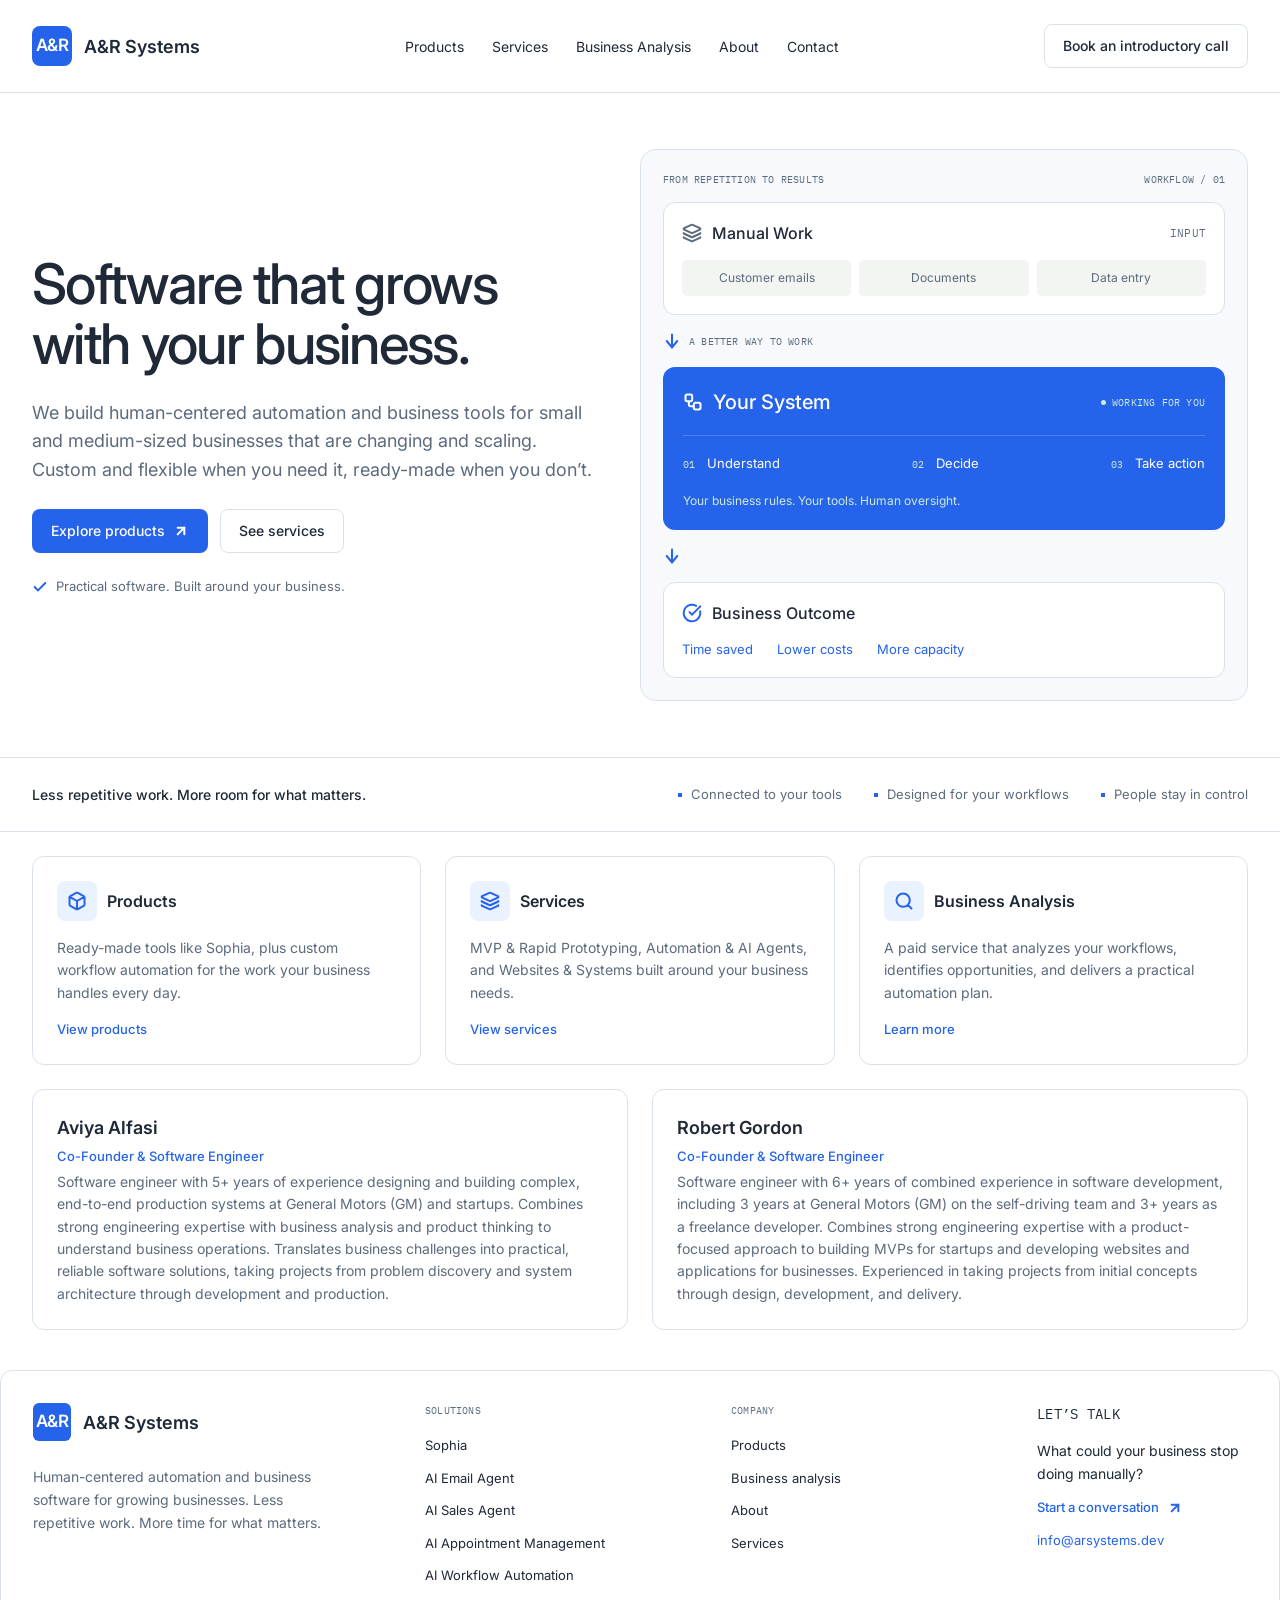
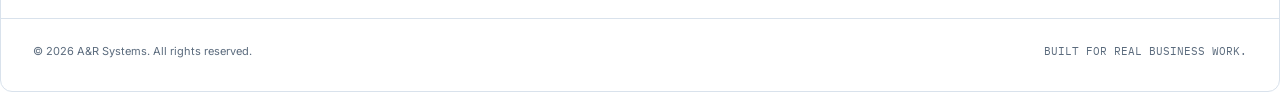
==== commit 56549d68: "Reposition the site around human-centered business tools The site now describes A&R Systems as a tea" ====
--- a/index.html
+++ b/index.html
@@ -6,7 +6,7 @@
     <meta name="viewport" content="width=device-width, initial-scale=1.0" />
     <meta
       name="description"
-      content="A&R Systems builds production-ready AI-powered systems that automate repetitive work, save time, and reduce operating costs."
+      content="A&R Systems builds human-centered automation and business tools for small and medium-sized businesses that are growing and scaling. Custom, flexible, or ready-made software, including Sophia."
     />
     <link rel="preconnect" href="https://fonts.googleapis.com" />
     <link rel="preconnect" href="https://fonts.gstatic.com" crossorigin />
@@ -15,7 +15,7 @@
       rel="stylesheet"
     />
     <title>A&amp;R Systems</title>
-    <script type="module" crossorigin src="/assets/index-D7XBvZnc.js"></script>
+    <script type="module" crossorigin src="/assets/index-EGIq80ZN.js"></script>
     <link rel="stylesheet" crossorigin href="/assets/index-wC8oTHck.css">
   </head>
   <body>
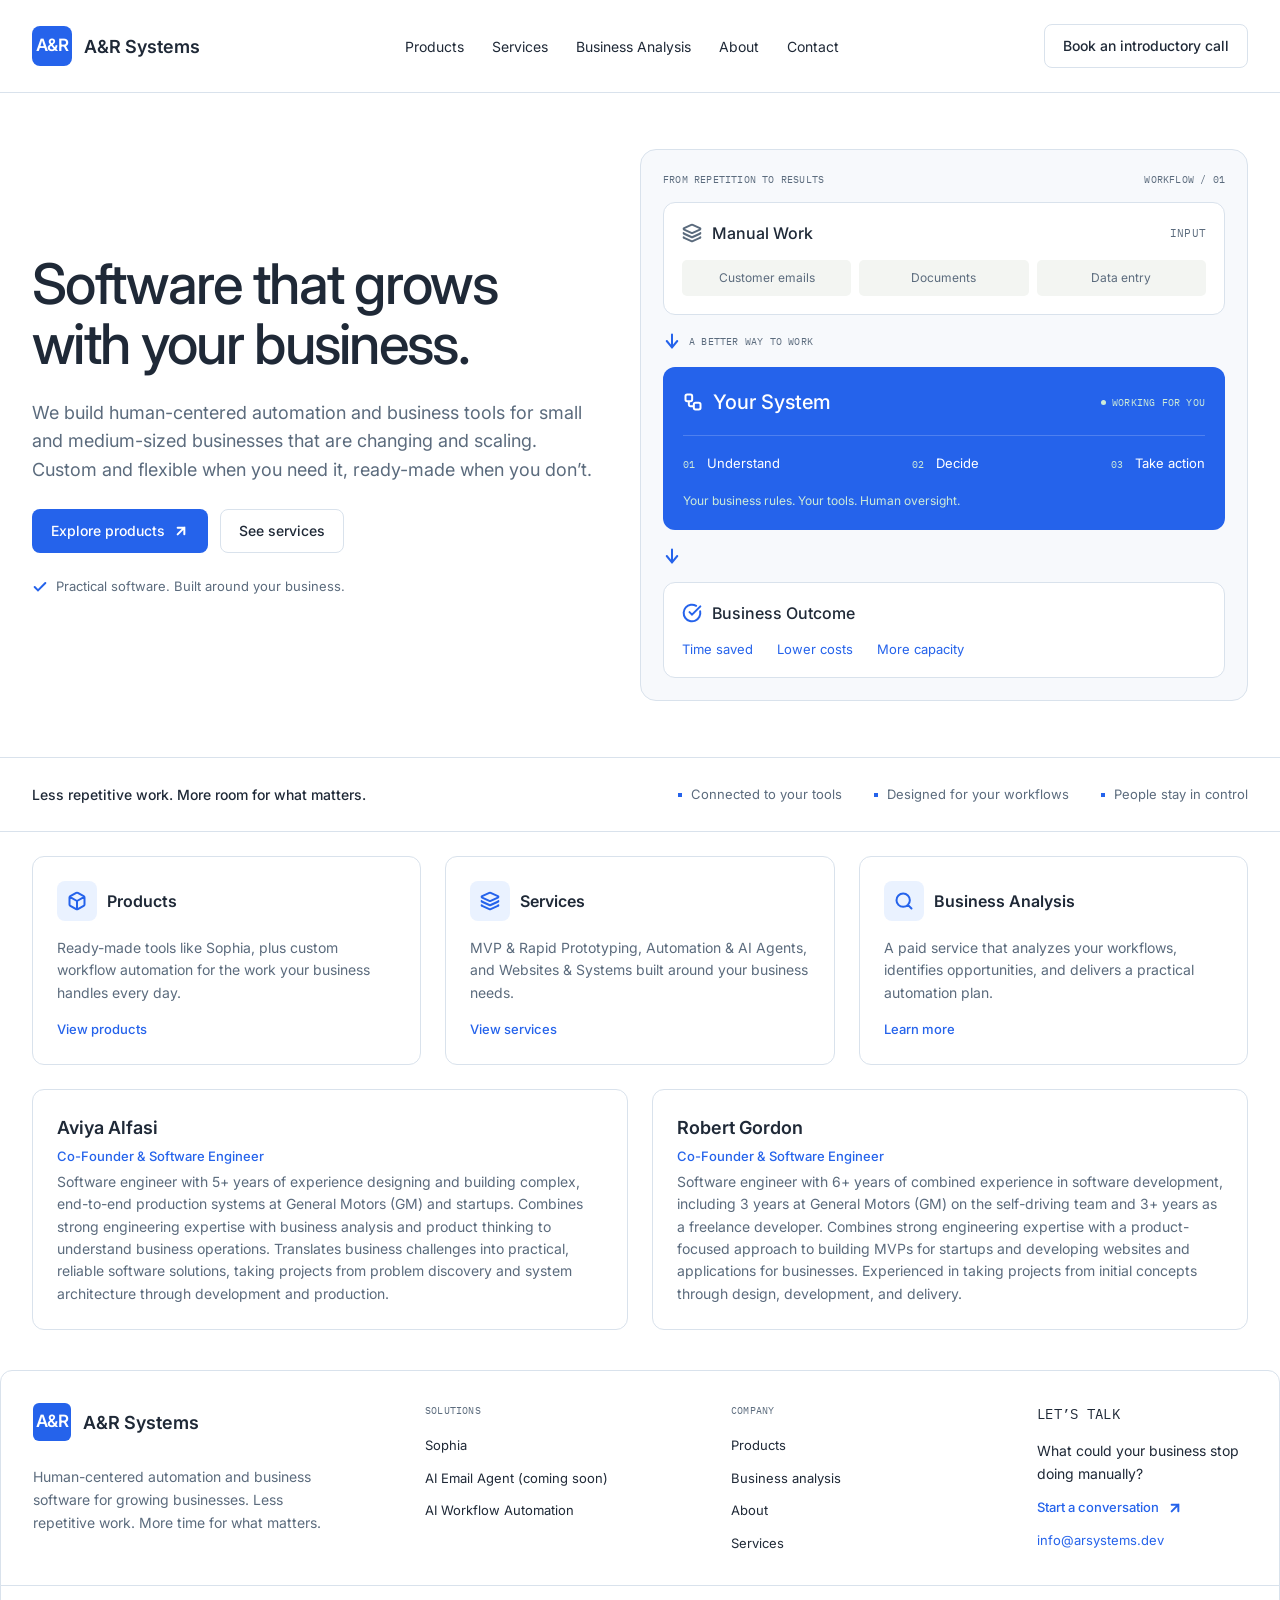
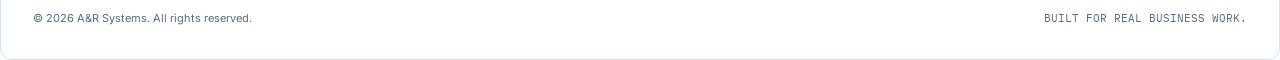
==== commit 0f893c48: "Group sales and appointments under Sophia and mark the email agent as coming soon Sales and appointm" ====
--- a/index.html
+++ b/index.html
@@ -15,8 +15,8 @@
       rel="stylesheet"
     />
     <title>A&amp;R Systems</title>
-    <script type="module" crossorigin src="/assets/index-EGIq80ZN.js"></script>
-    <link rel="stylesheet" crossorigin href="/assets/index-wC8oTHck.css">
+    <script type="module" crossorigin src="/assets/index-C8L3xafh.js"></script>
+    <link rel="stylesheet" crossorigin href="/assets/index-BwYTgKF3.css">
   </head>
   <body>
     <div id="root"></div>
--- a/assets/index-BwYTgKF3.css
+++ b/assets/index-BwYTgKF3.css
@@ -0,0 +1 @@
+:root{--blue:#2563eb;--ink:#1f2937;--ink-deep:#182b43;--muted:#5b6b7d;--line:#d9e2ec;--line-soft:#dce5f2;--surface:#f7f9fc;--surface-2:#f5f8fe;--chip:#f3f5f2;--icon:#eaf2ff;--mint:#cdebd9;--danger:#b42318;--white:#fff;--font:"Inter", system-ui, sans-serif;--mono:"IBM Plex Mono", ui-monospace, monospace;--page:1440px;color:var(--ink);background:var(--white);font-family:var(--font);font-size:16px;line-height:1.5}*{box-sizing:border-box}html,body,#root{min-height:100%;margin:0}body{background:var(--white)}button,input,textarea{font:inherit;color:inherit}button{cursor:pointer}a{color:inherit}img.icon{flex:none;display:block}.site{width:min(100%, var(--page));background:var(--white);min-height:100vh;margin:0 auto}.nav{border-bottom:1px solid var(--line);background:var(--white);z-index:20;justify-content:space-between;align-items:center;gap:24px;padding:24px 32px;display:flex;position:sticky;top:0}.brand{flex:none;align-items:center;gap:12px;text-decoration:none;display:flex}.monogram{background:var(--blue);width:40px;height:40px;color:var(--white);letter-spacing:-.02em;border-radius:8px;place-items:center;font-size:17px;font-weight:600;display:grid}.monogram-footer{border-radius:6px;width:38px;height:38px}.brand-name{color:var(--ink);font-size:18px;font-weight:600}.nav-links{align-items:center;gap:28px;display:flex}.menu-toggle{margin-left:auto}.nav-links a{color:var(--ink);white-space:nowrap;font-size:14px;text-decoration:none}.nav-links a[aria-current=page]{font-weight:600}.nav-actions{flex:none;align-items:center;gap:12px;display:flex}.menu-toggle{border:1px solid var(--line);background:var(--white);border-radius:8px;height:40px;padding:0 14px;font-size:14px;font-weight:500;display:none}.btn{white-space:nowrap;background:0 0;border:1px solid #0000;border-radius:8px;justify-content:center;align-items:center;gap:8px;height:44px;padding:0 18px;font-size:14px;font-weight:500;line-height:1;text-decoration:none;display:inline-flex}.btn-primary{background:var(--blue);color:var(--white)}.btn-primary:hover{background:#1d4ed8}.btn-secondary{background:var(--white);color:var(--ink);border-color:var(--line)}.btn-secondary:hover{border-color:#b7c5d6}.btn-soft{background:var(--surface-2);color:var(--blue)}.btn-soft:hover{background:#e7efff}.btn-block{border-radius:6px;justify-content:flex-start;width:100%;height:auto;min-height:45px;padding:12px}.button-row{flex-wrap:wrap;align-items:center;gap:12px;display:flex}.hero,.split-page,.page{padding:56px 32px}.hero,.split-page{align-items:center;gap:48px;display:flex}.contact-page,.analysis-page{align-items:flex-start}.analysis-page .path{flex:0 700px;align-self:center;gap:7px;width:min(100%,700px);margin-left:auto;padding:14px 18px}.analysis-page .path-row{flex:none}.analysis-page .path-card{flex-direction:column;justify-content:center;align-items:flex-start;gap:3px;height:auto;min-height:0;padding:9px 14px;display:flex}.analysis-page .path-card h2{line-height:1.25}.analysis-page .path-card p{line-height:1.45}.analysis-page .path-rule{margin-top:3px}.analysis-page .path-outcome{line-height:1.5}.analysis-page .split-copy{margin-top:120px}.hero-copy,.split-copy{flex-direction:column;flex:none;gap:22px;width:min(100%,560px);display:flex}.hero-copy{gap:24px}.contact-page .split-copy{gap:24px;width:min(100%,420px)}h1{letter-spacing:-.03em;color:var(--ink);margin:0;font-size:46px;font-weight:500;line-height:1.13}.hero h1{max-width:560px;font-size:56px;line-height:1.08}.lede{color:var(--muted);max-width:760px;margin:0;font-size:17px;line-height:1.6}.hero .lede{max-width:560px;font-size:18px}.page-intro{flex-direction:column;gap:22px;max-width:760px;margin-bottom:40px;display:flex}.page:has(.services-row) .page-intro{margin-bottom:72px}.reassure{color:var(--muted);align-items:center;gap:8px;margin:0;font-size:13px;display:flex}.hero-visual,.path{background:var(--surface);border:1px solid var(--line);border-radius:16px;flex-direction:column;flex:1;gap:16px;min-width:0;padding:24px;display:flex}.path{gap:12px}.hero-visual{gap:15px;padding:22px}.hero-visual .panel{gap:15px;padding:18px}.hero-visual .ai-panel{gap:18px;padding:20px}.hero-visual .chips span{padding:9px}.visual-header,.panel-head,.product-top,.ai-steps{justify-content:space-between;align-items:center;gap:12px;width:100%;display:flex}.visual-header,.meta,.footer-label,.live,.flow-link span{font-family:var(--mono);color:var(--muted);letter-spacing:.02em;font-size:10px}.meta{font-size:11px}.product-top .meta{font-size:9px}.panel,.card,.path-card,.aside-card,.workflow-box,.io,.notice{background:var(--white);border:1px solid var(--line);border-radius:12px}.panel{flex-direction:column;gap:16px;padding:20px;display:flex}.panel-title,.card-title,.text-link,.contact-points li,.contact-points button,.contact-points a,.path-outcome{align-items:center;gap:10px;display:flex}.panel-title strong{font-size:16px;font-weight:500}.chips{gap:8px;display:flex}.chips span{text-align:center;background:var(--chip);color:var(--muted);border-radius:5px;flex:1;padding:10px 9px;font-size:12px}.flow-link{align-items:center;gap:8px;display:flex}.ai-panel{background:var(--blue);color:var(--white);border-radius:12px;flex-direction:column;gap:20px;padding:22px;display:flex}.ai-panel strong{color:var(--white);font-size:20px;font-weight:500}.live{color:var(--mint);align-items:center;gap:6px;font-size:10px;display:flex}.live i{background:var(--mint);border-radius:3px;width:5px;height:5px}.ai-rule{background:#ffffff30;height:1px}.ai-steps{color:var(--white);font-size:13px}.ai-steps em{color:var(--mint);font-family:var(--mono);margin-right:8px;font-size:10px;font-style:normal}.ai-panel p{color:var(--mint);margin:0;font-size:12px}.outcomes{color:var(--blue);gap:24px;font-size:13px;display:flex}.strip{border-top:1px solid var(--line);border-bottom:1px solid var(--line);justify-content:space-between;align-items:center;gap:24px;padding:26px 32px;display:flex}.strip p{margin:0;font-size:14px;font-weight:500}.strip ul{flex-wrap:wrap;gap:16px 32px;margin:0;padding:0;list-style:none;display:flex}.strip li{color:var(--muted);align-items:center;gap:9px;font-size:13px;display:flex}.strip li:before{content:"";background:var(--blue);width:4px;height:4px}.card-grid{gap:24px;padding:0 32px;display:grid}.card-grid.three{grid-template-columns:repeat(3,1fr);padding-top:24px}.card-grid.two{grid-template-columns:repeat(2,1fr);align-items:start;padding:0}.card-grid.services-row{grid-template-columns:repeat(3,1fr);align-items:stretch;padding:0}.card-grid.founders{grid-template-columns:repeat(2,1fr);align-items:stretch;padding-top:24px;padding-bottom:32px}.page .card-grid.founders,.page .card-grid.two{padding-left:0;padding-right:0}.card{flex-direction:column;gap:16px;padding:24px;display:flex}.card h2,.product-card h2,.service-card h2,.form-card h2,.detail h1,.modal h2{margin:0;font-weight:600}.card-grid.three h2{font-size:16px;font-weight:600}.card p,.product-card p,.service-card p{color:var(--muted);margin:0;font-size:14px;line-height:1.6}.card-link{color:var(--blue);margin-top:auto;font-size:13px;font-weight:500;text-decoration:none}.icon-well{background:var(--icon);border-radius:8px;flex:none;place-items:center;width:40px;height:40px;display:grid}.card-title h2{margin:0}.founder-card h2{font-size:18px;font-weight:600}.role,.body-copy{color:var(--muted);margin:0;font-size:14px;line-height:1.6}.founder-card .role{color:var(--blue);font-size:13px;font-weight:500;line-height:1.4}.founder-card{gap:6px}.footer{border:1px solid var(--line);border-radius:12px;margin-top:8px}.footer-top{grid-template-columns:minmax(240px,360px) 1fr 1fr minmax(180px,210px);gap:32px;padding:32px;display:grid}.footer-intro{flex-direction:column;gap:24px;display:flex}.footer-intro p,.footer-talk p{color:var(--muted);max-width:312px;margin:0;font-size:14px;line-height:1.65}.footer-talk p{color:var(--ink)}.footer-col,.footer-talk{flex-direction:column;gap:13px;display:flex}.footer-label{font-family:var(--mono);color:var(--muted);margin:0 0 5px;font-size:10px}.footer-col a{color:var(--ink);font-size:13px;text-decoration:none}.footer-col a:hover,.nav-links a:hover,.card-link:hover{color:var(--blue)}.footer-mail{color:var(--blue);font-size:13px;text-decoration:none}.text-link{color:var(--blue);background:0 0;border:0;justify-content:space-between;width:100%;padding:0;font-size:13px;font-weight:500;text-decoration:none}.service-card .text-link,.product-card .text-link{margin-top:auto}.footer .text-link{justify-content:flex-start;gap:8px;width:auto}.footer-legal{border-top:1px solid var(--line);justify-content:space-between;gap:16px;padding:24px 32px 32px;display:flex}.footer-legal p{color:var(--muted);margin:0;font-size:11px}.footer-mark{color:var(--blue);font-family:var(--mono);font-size:10px}.product-card,.service-card{gap:20px}.service-card{min-height:300px}.product-card{position:relative}.product-card h2,.service-card h2{font-size:23px;font-weight:500}.product-card .card-shell{gap:20px}.product-card.is-open{z-index:6}.product-card.is-open .card-shell{width:100%;height:auto;position:relative;box-shadow:0 16px 40px #182b432e}.custom-card .card-shell{background:var(--surface)}.card-preview{flex-direction:column;gap:20px;display:flex;position:relative}.card-hit{cursor:pointer;background:0 0;border:0;padding:0;position:absolute;inset:0}:is(.product-card:has(.card-hit:hover) .card-shell,.product-card:has(.card-hit:focus-visible) .card-shell){border-color:var(--blue)}.card-hit:focus-visible{outline:2px solid var(--blue);outline-offset:-2px}.card-more{flex-direction:column;gap:16px;display:flex}.product-tags{align-items:center;gap:10px;display:flex}.badge-soon{font-family:var(--mono);letter-spacing:.02em;background:var(--icon);color:var(--blue);white-space:nowrap;border-radius:999px;padding:3px 9px;font-size:10px}.includes{color:var(--muted);flex-wrap:wrap;align-items:center;gap:8px;margin:0;font-size:14px;display:flex}.chip-pill{background:var(--chip);color:var(--ink-deep);border-radius:999px;padding:3px 10px;font-size:13px}.subsections{flex-direction:column;gap:12px;display:flex}.subsection{background:var(--surface-2);border:1px solid var(--line-soft);border-radius:12px;flex-direction:column;gap:10px;padding:16px;display:flex}.subsection-head{color:var(--ink-deep);align-items:center;gap:12px;display:flex}.subsection p{color:var(--muted);margin:0;font-size:14px}.subsection .helps{gap:8px;font-size:14px}.card-more h3{margin:0}.custom-card{margin-top:24px}.io{background:var(--chip);border:0;border-radius:7px;flex-direction:column;gap:12px;padding:14px;display:flex}.io span{font-family:var(--mono);color:var(--muted);align-items:center;gap:9px;font-size:11px;display:flex}.io-out{color:var(--blue)}.dot{background:var(--muted);border-radius:3px;width:5px;height:5px}.checks,.contact-points,.email-list,.helps{flex-direction:column;gap:16px;margin:0;padding:0;list-style:none;display:flex}.checks li,.path-outcome{color:var(--muted);font-size:14px;line-height:1.6}.checks li{align-items:flex-start;gap:10px;display:flex}.checks li .icon{margin-top:2px}.checks{gap:16px}.path-row{align-items:center;gap:12px;display:flex}.path-card{border-radius:8px;flex-direction:column;flex:1;align-items:flex-start;gap:14px;padding:18px;display:flex}.path-card h2{margin:0;font-size:16px;font-weight:500;line-height:1.3}.path-card p{color:var(--muted);margin:0;font-size:12px;line-height:1.5}.path-card.blue{background:var(--blue);border-color:var(--blue);color:var(--white)}.path-card.blue h2{color:var(--white)}.path-card.blue p{color:var(--mint)}.path-rule{background:var(--line);height:1px;margin-top:12px}.path-outcome{gap:14px}.detail{border:1px solid var(--line-soft);border-radius:12px;flex-direction:column;gap:16px;width:min(100%,640px);padding:32px;display:flex}.detail h1{color:var(--ink-deep);letter-spacing:0;font-size:30px;font-weight:600;line-height:1.3}.detail-summary,.detail-note{color:var(--muted);margin:0}.detail-summary{font-size:16px;line-height:1.5}.detail-note{font-size:14px;line-height:1.5}.detail-heading,.workflow-box h2,.workflow-box h3{color:var(--ink-deep);margin:0;font-size:18px;font-weight:600}.workflow-box{background:var(--surface-2);border-color:var(--line-soft);flex-direction:column;gap:16px;padding:18px;display:flex}.workflow-box h2,.workflow-box h3{font-size:16px}.workflow-box p{color:var(--blue);margin:0;font-size:14px}.helps{color:var(--ink-deep);gap:16px;font-size:15px}.helps li{padding-left:1em;position:relative}.helps li:before{content:"•";position:absolute;left:0}.contact-forms{flex-direction:column;flex:1;gap:24px;min-width:0;display:flex}.form-card form,.stack,.form-card{flex-direction:column;gap:16px;display:flex}.form-card h2{font-size:20px;font-weight:500}.form-card label,.field{color:var(--muted);flex-direction:column;gap:8px;font-size:13px;display:flex}.field span{font-size:12px;font-weight:500}.form-card input,.form-card textarea,.field input,.field textarea,.modal input,.modal textarea{border:1px solid var(--line);background:var(--white);width:100%;color:var(--ink);border-radius:8px;outline:none;padding:14px;font-size:14px}.form-card input,.field input,.modal input{height:48px}.field input,.field textarea,.modal input,.modal textarea{border-color:var(--line-soft);height:auto;padding:12px}.form-card textarea{resize:vertical;min-height:120px}.field textarea,.modal textarea{resize:vertical;min-height:88px}input::placeholder,textarea::placeholder{color:#8b9aab}input[aria-invalid=true],textarea[aria-invalid=true]{border-color:var(--danger);color:var(--danger)}.field-error{color:var(--danger);margin:0;font-size:13px}.error-title{color:var(--ink-deep)}.form-actions{align-items:center;gap:12px;display:flex}.form-actions p,.fine{color:var(--muted);margin:0;font-size:13px;line-height:1.5}.contact-points{gap:16px}.contact-points li,.contact-points button,.contact-points a{color:var(--muted);background:0 0;border:0;padding:0;font-size:14px;line-height:1.6;text-decoration:none}.aside-card{background:var(--surface);border-radius:12px;flex-direction:column;gap:12px;padding:20px;display:flex}.aside-card p{color:var(--muted);margin:0;font-size:14px;line-height:1.6}.email-list{gap:12px}.email-list li{flex-direction:column;gap:2px;display:flex}.email-list span{color:var(--muted);font-size:12px}.email-list a{color:var(--blue);font-size:14px;text-decoration:none}.modal-backdrop{z-index:40;background:#182b436b;place-items:center;padding:24px;display:grid;position:fixed;inset:0}.modal{background:var(--white);border:1px solid var(--line);border-radius:12px;flex-direction:column;gap:16px;width:min(100%,480px);max-height:min(860px,100vh - 48px);padding:24px;display:flex;overflow:auto;box-shadow:0 24px 60px #182b4329}.modal h2{color:var(--ink-deep);font-size:22px;font-weight:600;line-height:1.35}.modal-kicker{color:var(--blue);margin:0;font-size:13px;font-weight:500}.notice{background:var(--surface-2);border:0;flex-direction:column;gap:12px;padding:16px;display:flex}.notice strong{color:var(--ink-deep);font-size:17px}.notice p{color:var(--muted);margin:0;font-size:14px;line-height:1.5}.calendar{background:var(--surface-2);border-radius:8px;flex-direction:column;gap:12px;padding:16px;display:flex}.calendar strong{color:var(--ink-deep);font-size:18px}.calendar-week{grid-template-columns:repeat(7,1fr);gap:6px;display:grid}.calendar-labels span,.day,.time{background:var(--white);text-align:left;color:var(--ink-deep);border:0;border-radius:8px;padding:6px;font-size:12px;font-weight:500}.time{color:var(--blue);background:var(--surface-2);padding:12px;font-size:14px}.day.selected,.time.selected{background:var(--blue);color:var(--white)}.time-choices{grid-template-columns:repeat(3,1fr);gap:8px;display:grid}:focus-visible{outline:2px solid var(--blue);outline-offset:2px}@media (width<=1200px){.nav{flex-wrap:wrap;display:flex}.menu-toggle{align-items:center;margin-left:auto;display:inline-flex}.nav-links,.nav-actions{grid-column:auto;justify-self:stretch;width:100%;display:none}.nav.open .nav-links,.nav.open .nav-actions{display:flex}.nav-links,.nav-actions{flex-direction:column;align-items:stretch}.nav-actions .btn{justify-content:center}.hero,.split-page{flex-direction:column;align-items:stretch}.analysis-page .path{flex:none;align-self:stretch;width:100%;margin-left:0}.analysis-page .visual-header{flex-direction:column;align-items:flex-start;gap:4px}.analysis-page .path,.analysis-page .path-card{height:auto;display:flex}.hero-copy,.split-copy,.contact-page .split-copy{width:100%}.analysis-page .split-copy{margin-top:0}.card-grid.three,.card-grid.two,.card-grid.services-row,.card-grid.founders,.footer-top{grid-template-columns:1fr}.strip{flex-direction:column;align-items:flex-start}.footer-legal{flex-direction:column}h1,.hero h1{font-size:40px}.hero,.split-page,.page,.nav,.strip,.card-grid,.footer-top,.footer-legal{padding-left:20px;padding-right:20px}.form-actions{flex-direction:column;align-items:flex-start}}
